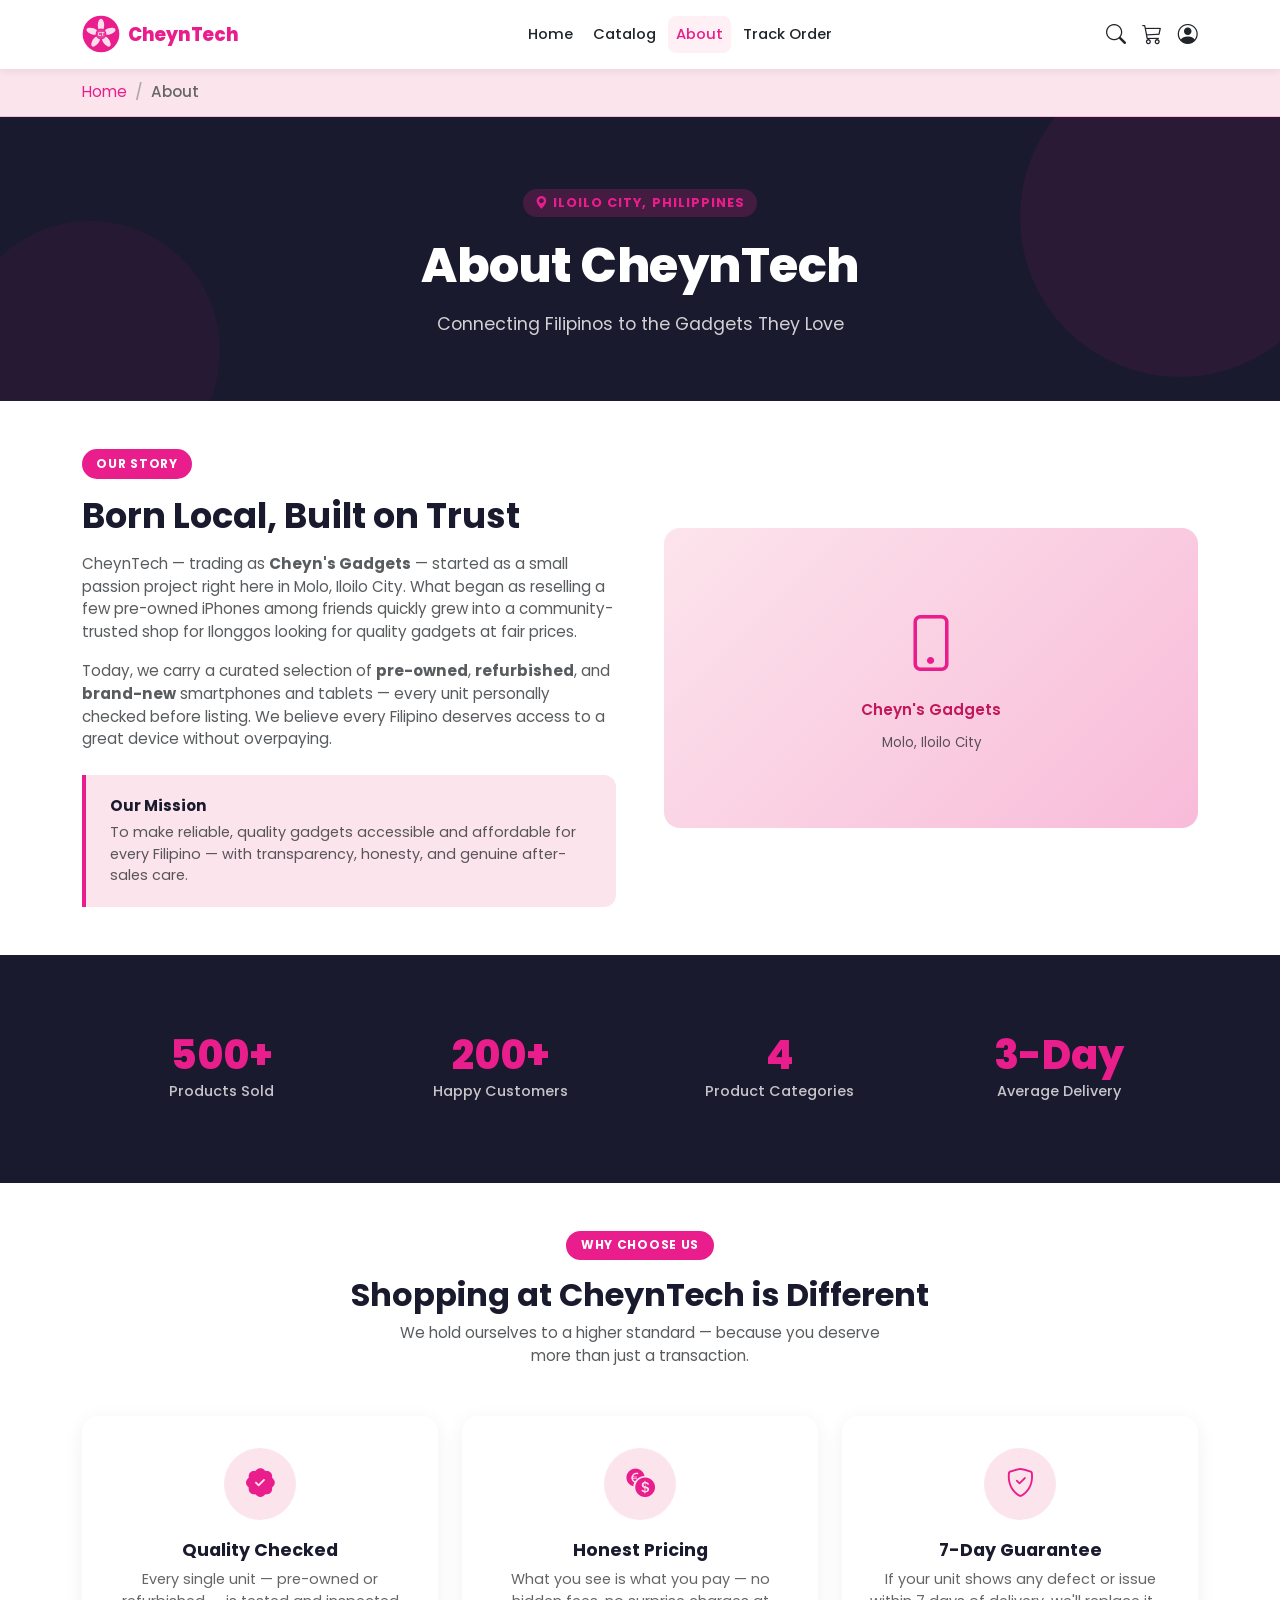
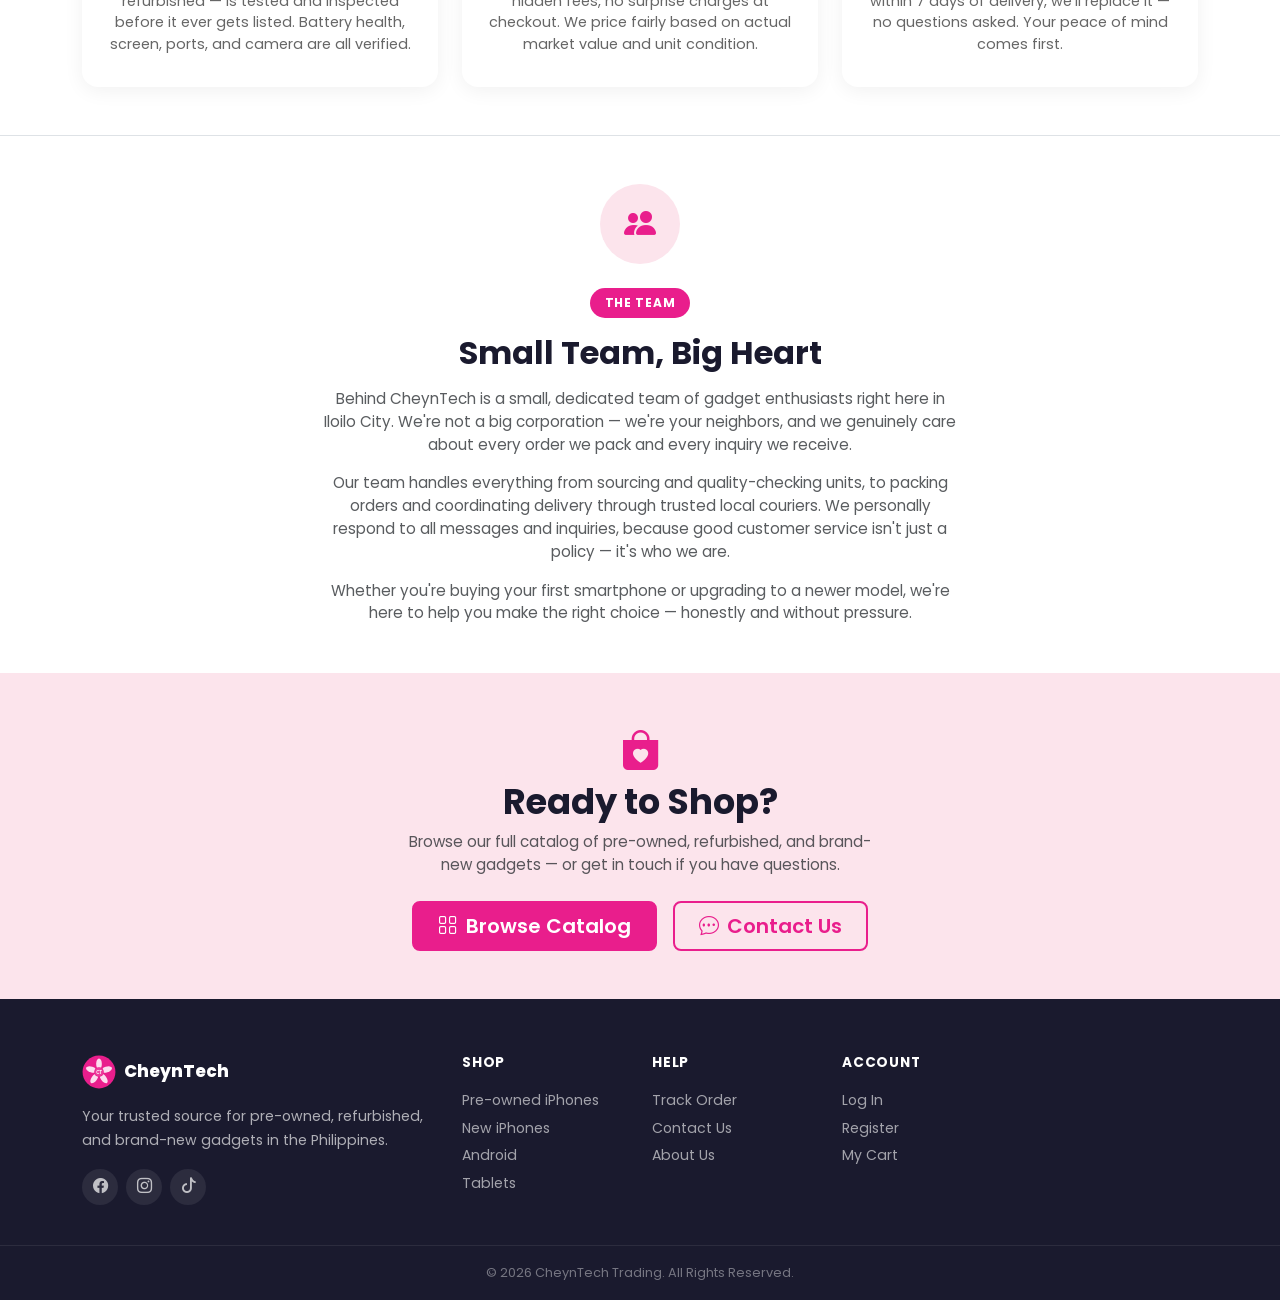
==== about.html @ e990b80c "feat: add a skeleton page  (index, catalog, cart, checkout, login, etc.)" ====
<!DOCTYPE html>
<html lang="en">
<head>
  <meta charset="UTF-8">
  <meta name="viewport" content="width=device-width, initial-scale=1.0">
  <meta name="description" content="Learn about CheynTech — Iloilo City's trusted source for pre-owned, refurbished, and brand-new gadgets.">
  <title>About Us | CheynTech</title>
  <link rel="icon" type="image/svg+xml" href="assets/img/logo.svg">
  <link rel="stylesheet" href="https://cdn.jsdelivr.net/npm/bootstrap@5.3.3/dist/css/bootstrap.min.css">
  <link rel="stylesheet" href="https://cdn.jsdelivr.net/npm/bootstrap-icons@1.11.3/font/bootstrap-icons.min.css">
  <link rel="stylesheet" href="assets/css/style.css">
  <style>
    .breadcrumb-bar { background:#fce4ec; padding:.75rem 0; border-bottom:1px solid #f8bbd9; }
    .breadcrumb-bar .breadcrumb-item a { color:#e91e8c; text-decoration:none; }
    .breadcrumb-bar .breadcrumb-item.active { color:#666; }
    .breadcrumb-bar .breadcrumb-item+.breadcrumb-item::before { color:#aaa; }

    .about-hero { background:#1a1a2e; padding:4.5rem 0 4rem; position:relative; overflow:hidden; }
    .about-hero::before { content:''; position:absolute; top:-60px; right:-60px; width:320px; height:320px; border-radius:50%; background:rgba(233,30,140,.08); pointer-events:none; }
    .about-hero::after { content:''; position:absolute; bottom:-80px; left:-40px; width:260px; height:260px; border-radius:50%; background:rgba(233,30,140,.06); pointer-events:none; }
    .about-hero h1 { font-size:clamp(2rem,4vw,3rem); font-weight:800; letter-spacing:-.5px; }
    .about-hero .hero-sub { font-size:1.1rem; opacity:.8; }
    .hero-badge { display:inline-block; background:rgba(233,30,140,.2); color:#e91e8c; font-size:.8rem; font-weight:700; letter-spacing:.08em; text-transform:uppercase; padding:.3rem .75rem; border-radius:999px; margin-bottom:1.25rem; }

    .story-img-wrap { width:100%; min-height:300px; background:linear-gradient(135deg,#fce4ec 0%,#f8bbd9 100%); border-radius:1rem; display:flex; align-items:center; justify-content:center; flex-direction:column; gap:.75rem; color:#e91e8c; }
    .story-img-wrap i { font-size:3.5rem; }

    .stats-section { background:#1a1a2e; padding:3.5rem 0; }
    .stat-box { text-align:center; padding:1.5rem 1rem; }
    .stat-number { font-size:2.5rem; font-weight:800; color:#e91e8c; line-height:1; margin-bottom:.4rem; }
    .stat-label { color:rgba(255,255,255,.75); font-size:.9rem; font-weight:500; }

    .why-card { border:none; border-radius:1rem; padding:2rem 1.5rem; text-align:center; transition:transform .2s,box-shadow .2s; box-shadow:0 4px 20px rgba(0,0,0,.06); height:100%; }
    .why-card:hover { transform:translateY(-6px); box-shadow:0 12px 32px rgba(233,30,140,.12); }
    .why-icon-wrap { width:72px; height:72px; background:#fce4ec; border-radius:50%; display:flex; align-items:center; justify-content:center; margin:0 auto 1.25rem; }
    .why-icon-wrap i { font-size:1.8rem; color:#e91e8c; }
    .why-card h3 { font-size:1.1rem; font-weight:700; color:#1a1a2e; margin-bottom:.5rem; }
    .why-card p { color:#666; font-size:.9rem; margin-bottom:0; }

    .team-icon-wrap { width:80px; height:80px; background:#fce4ec; border-radius:50%; display:flex; align-items:center; justify-content:center; margin:0 auto; }
    .team-icon-wrap i { font-size:2rem; color:#e91e8c; }

    .mission-box { border-left:4px solid #e91e8c; background:#fce4ec; padding:1.25rem 1.5rem; border-radius:0 .75rem .75rem 0; }
    .cta-section { background:#fce4ec; }

    .pill-badge { display:inline-block; background:#e91e8c; color:#fff; font-size:.75rem; font-weight:700; letter-spacing:.06em; text-transform:uppercase; padding:.35rem .9rem; border-radius:999px; margin-bottom:1rem; }
  </style>
</head>
<body>
  <!-- SEARCH OVERLAY -->
  <div class="search-overlay" id="searchOverlay" role="dialog" aria-modal="true" aria-label="Search">
    <button class="search-close" id="searchClose" aria-label="Close search"><i class="bi bi-x"></i></button>
    <form class="search-inner" id="searchForm" role="search">
      <input type="search" id="searchInput" placeholder="Search for phones, tablets…" autocomplete="off">
      <p class="search-hint">Press Enter to search · Esc to close</p>
    </form>
  </div>

  <!-- NAVBAR -->
  <nav class="navbar navbar-expand-lg navbar-ct sticky-top" role="navigation" aria-label="Main navigation">
    <div class="container">
      <a class="navbar-brand d-flex align-items-center gap-2" href="index.html">
        <img src="assets/img/logo.svg" alt="CheynTech" width="38" height="38">
        <span class="brand-name">CheynTech</span>
      </a>
      <button class="navbar-toggler" type="button" data-bs-toggle="collapse" data-bs-target="#navMain" aria-controls="navMain" aria-expanded="false" aria-label="Toggle navigation">
        <span class="navbar-toggler-icon"></span>
      </button>
      <div class="collapse navbar-collapse" id="navMain">
        <ul class="navbar-nav mx-auto gap-1">
          <li class="nav-item"><a class="nav-link" href="index.html">Home</a></li>
          <li class="nav-item"><a class="nav-link" href="catalog.html">Catalog</a></li>
          <li class="nav-item"><a class="nav-link active" aria-current="page" href="about.html">About</a></li>
          <li class="nav-item"><a class="nav-link" href="track-order.html">Track Order</a></li>
        </ul>
        <div class="d-flex align-items-center gap-3 nav-icons">
          <a href="#" id="searchToggle" aria-label="Search"><i class="bi bi-search"></i></a>
          <a href="cart.html" class="position-relative" aria-label="Shopping cart">
            <i class="bi bi-cart3"></i>
            <span class="cart-badge" style="display:none;">0</span>
          </a>
          <a href="login.html" aria-label="Account"><i class="bi bi-person-circle"></i></a>
        </div>
      </div>
    </div>
  </nav>

  <!-- BREADCRUMB -->
  <div class="breadcrumb-bar">
    <div class="container">
      <nav aria-label="breadcrumb">
        <ol class="breadcrumb mb-0">
          <li class="breadcrumb-item"><a href="index.html">Home</a></li>
          <li class="breadcrumb-item active" aria-current="page">About</li>
        </ol>
      </nav>
    </div>
  </div>

  <!-- HERO SUB-HEADER -->
  <section class="about-hero text-white text-center" aria-labelledby="aboutHeroHeading">
    <div class="container position-relative" style="z-index:1;">
      <span class="hero-badge"><i class="bi bi-geo-alt-fill me-1"></i>Iloilo City, Philippines</span>
      <h1 id="aboutHeroHeading" class="text-white mb-3">About CheynTech</h1>
      <p class="hero-sub mb-0">Connecting Filipinos to the Gadgets They Love</p>
    </div>
  </section>

  <!-- OUR STORY -->
  <section class="py-5 py-lg-6" aria-labelledby="ourStoryHeading">
    <div class="container">
      <div class="row g-5 align-items-center">
        <div class="col-md-6">
          <span class="pill-badge">OUR STORY</span>
          <h2 id="ourStoryHeading" class="fw-bold mb-3" style="color:#1a1a2e; font-size:clamp(1.5rem,3vw,2.2rem);">
            Born Local, Built on Trust
          </h2>
          <p class="text-muted mb-3">
            CheynTech — trading as <strong>Cheyn's Gadgets</strong> — started as a small passion project right here in Molo, Iloilo City. What began as reselling a few pre-owned iPhones among friends quickly grew into a community-trusted shop for Ilonggos looking for quality gadgets at fair prices.
          </p>
          <p class="text-muted mb-4">
            Today, we carry a curated selection of <strong>pre-owned</strong>, <strong>refurbished</strong>, and <strong>brand-new</strong> smartphones and tablets — every unit personally checked before listing. We believe every Filipino deserves access to a great device without overpaying.
          </p>
          <div class="mission-box">
            <p class="fw-bold mb-1" style="color:#1a1a2e;">Our Mission</p>
            <p class="mb-0 text-muted" style="font-size:.9rem;">
              To make reliable, quality gadgets accessible and affordable for every Filipino — with transparency, honesty, and genuine after-sales care.
            </p>
          </div>
        </div>
        <div class="col-md-6">
          <div class="story-img-wrap" role="img" aria-label="Cheyn's Gadgets store illustration">
            <i class="bi bi-phone"></i>
            <span class="fw-semibold" style="color:#c2185b;">Cheyn's Gadgets</span>
            <span class="text-muted small">Molo, Iloilo City</span>
          </div>
        </div>
      </div>
    </div>
  </section>

  <!-- STATS -->
  <section class="stats-section" aria-label="Store statistics">
    <div class="container">
      <div class="row g-0 text-center">
        <div class="col-6 col-md-3">
          <div class="stat-box">
            <div class="stat-number">500+</div>
            <div class="stat-label">Products Sold</div>
          </div>
        </div>
        <div class="col-6 col-md-3">
          <div class="stat-box">
            <div class="stat-number">200+</div>
            <div class="stat-label">Happy Customers</div>
          </div>
        </div>
        <div class="col-6 col-md-3">
          <div class="stat-box">
            <div class="stat-number">4</div>
            <div class="stat-label">Product Categories</div>
          </div>
        </div>
        <div class="col-6 col-md-3">
          <div class="stat-box">
            <div class="stat-number">3-Day</div>
            <div class="stat-label">Average Delivery</div>
          </div>
        </div>
      </div>
    </div>
  </section>

  <!-- WHY CHOOSE US -->
  <section class="py-5 py-lg-6" aria-labelledby="whyHeading">
    <div class="container">
      <div class="text-center mb-5">
        <span class="pill-badge">WHY CHOOSE US</span>
        <h2 id="whyHeading" class="fw-bold" style="color:#1a1a2e; font-size:clamp(1.4rem,3vw,2rem);">Shopping at CheynTech is Different</h2>
        <p class="text-muted mx-auto" style="max-width:520px;">We hold ourselves to a higher standard — because you deserve more than just a transaction.</p>
      </div>
      <div class="row g-4">
        <div class="col-md-4">
          <div class="why-card card">
            <div class="why-icon-wrap"><i class="bi bi-patch-check-fill"></i></div>
            <h3>Quality Checked</h3>
            <p>Every single unit — pre-owned or refurbished — is tested and inspected before it ever gets listed. Battery health, screen, ports, and camera are all verified.</p>
          </div>
        </div>
        <div class="col-md-4">
          <div class="why-card card">
            <div class="why-icon-wrap"><i class="bi bi-currency-exchange"></i></div>
            <h3>Honest Pricing</h3>
            <p>What you see is what you pay — no hidden fees, no surprise charges at checkout. We price fairly based on actual market value and unit condition.</p>
          </div>
        </div>
        <div class="col-md-4">
          <div class="why-card card">
            <div class="why-icon-wrap"><i class="bi bi-shield-check"></i></div>
            <h3>7-Day Guarantee</h3>
            <p>If your unit shows any defect or issue within 7 days of delivery, we'll replace it — no questions asked. Your peace of mind comes first.</p>
          </div>
        </div>
      </div>
    </div>
  </section>

  <!-- TEAM -->
  <section class="py-5 py-lg-6 border-top" style="background:#fff;" aria-labelledby="teamHeading">
    <div class="container">
      <div class="row justify-content-center">
        <div class="col-lg-7 text-center">
          <div class="team-icon-wrap mb-4"><i class="bi bi-people-fill"></i></div>
          <span class="pill-badge">THE TEAM</span>
          <h2 id="teamHeading" class="fw-bold mb-3" style="color:#1a1a2e; font-size:clamp(1.4rem,3vw,2rem);">Small Team, Big Heart</h2>
          <p class="text-muted mb-3">
            Behind CheynTech is a small, dedicated team of gadget enthusiasts right here in Iloilo City. We're not a big corporation — we're your neighbors, and we genuinely care about every order we pack and every inquiry we receive.
          </p>
          <p class="text-muted mb-3">
            Our team handles everything from sourcing and quality-checking units, to packing orders and coordinating delivery through trusted local couriers. We personally respond to all messages and inquiries, because good customer service isn't just a policy — it's who we are.
          </p>
          <p class="text-muted mb-0">
            Whether you're buying your first smartphone or upgrading to a newer model, we're here to help you make the right choice — honestly and without pressure.
          </p>
        </div>
      </div>
    </div>
  </section>

  <!-- CTA -->
  <section class="cta-section py-5 py-lg-6" aria-labelledby="ctaHeading">
    <div class="container text-center">
      <i class="bi bi-bag-heart-fill mb-3" style="font-size:2.5rem; color:#e91e8c;"></i>
      <h2 id="ctaHeading" class="fw-bold mb-2" style="color:#1a1a2e; font-size:clamp(1.5rem,3vw,2.2rem);">Ready to Shop?</h2>
      <p class="text-muted mb-4 mx-auto" style="max-width:480px;">
        Browse our full catalog of pre-owned, refurbished, and brand-new gadgets — or get in touch if you have questions.
      </p>
      <div class="d-flex flex-wrap gap-3 justify-content-center">
        <a href="catalog.html" class="btn btn-ct btn-lg px-4"><i class="bi bi-grid me-2"></i>Browse Catalog</a>
        <a href="contact.html" class="btn btn-ct-outline btn-lg px-4"><i class="bi bi-chat-dots me-2"></i>Contact Us</a>
      </div>
    </div>
  </section>

  <!-- FOOTER -->
  <footer class="site-footer mt-auto">
    <div class="container">
      <div class="row gy-4">
        <div class="col-lg-4 col-md-6">
          <a href="index.html" class="d-flex align-items-center gap-2 text-decoration-none mb-3">
            <img src="assets/img/logo.svg" alt="CheynTech" width="34" height="34">
            <span class="footer-brand-name">CheynTech</span>
          </a>
          <p class="mb-3">Your trusted source for pre-owned, refurbished, and brand-new gadgets in the Philippines.</p>
          <div class="social-links d-flex gap-2">
            <a href="#" aria-label="Facebook"><i class="bi bi-facebook"></i></a>
            <a href="#" aria-label="Instagram"><i class="bi bi-instagram"></i></a>
            <a href="#" aria-label="TikTok"><i class="bi bi-tiktok"></i></a>
          </div>
        </div>
        <div class="col-6 col-md-3 offset-md-0 col-lg-2">
          <h6 class="footer-heading">Shop</h6>
          <div class="footer-links">
            <a href="catalog.html?cat=preowned">Pre-owned iPhones</a>
            <a href="catalog.html?cat=new">New iPhones</a>
            <a href="catalog.html?cat=android">Android</a>
            <a href="catalog.html?cat=tablet">Tablets</a>
          </div>
        </div>
        <div class="col-6 col-md-3 col-lg-2">
          <h6 class="footer-heading">Help</h6>
          <div class="footer-links">
            <a href="track-order.html">Track Order</a>
            <a href="contact.html">Contact Us</a>
            <a href="about.html">About Us</a>
          </div>
        </div>
        <div class="col-6 col-md-3 col-lg-2">
          <h6 class="footer-heading">Account</h6>
          <div class="footer-links">
            <a href="login.html">Log In</a>
            <a href="login.html#register">Register</a>
            <a href="cart.html">My Cart</a>
          </div>
        </div>
      </div>
    </div>
    <div class="footer-bottom">
      <div class="container text-center">
        &copy; 2026 CheynTech Trading. All Rights Reserved.
      </div>
    </div>
  </footer>

  <button id="backToTop" aria-label="Back to top"><i class="bi bi-chevron-up"></i></button>

  <script src="https://cdn.jsdelivr.net/npm/bootstrap@5.3.3/dist/js/bootstrap.bundle.min.js"></script>
  <script src="assets/js/main.js"></script>
</body>
</html>
---- assets/css/style.css ----
/* =====================================================
   CheynTech — Global Stylesheet
   Project: Online Ordering & Delivery Management System
   Tech: Bootstrap 5.3 + Vanilla JS
   ===================================================== */

/* ----- Google Font import (Poppins) ----- */
@import url('https://fonts.googleapis.com/css2?family=Poppins:wght@300;400;500;600;700;800&display=swap');

/* ----- CSS Custom Properties ----- */
:root {
  --ct-primary:       #e91e8c;
  --ct-primary-dark:  #c2185b;
  --ct-primary-light: #fce4ec;
  --ct-primary-soft:  #fff0f6;

  --ct-white:   #ffffff;
  --ct-bg:      #f8f9fa;
  --ct-text:    #212529;
  --ct-muted:   #6c757d;
  --ct-border:  #dee2e6;

  --ct-radius-sm: 8px;
  --ct-radius:    12px;
  --ct-radius-lg: 20px;

  --ct-shadow:       0 2px 12px rgba(0,0,0,0.08);
  --ct-shadow-pink:  0 6px 24px rgba(233,30,140,0.18);
  --ct-transition:   all 0.25s ease;
}

/* ----- Bootstrap primary override ----- */
.btn-primary   { --bs-btn-bg: var(--ct-primary); --bs-btn-border-color: var(--ct-primary); --bs-btn-hover-bg: var(--ct-primary-dark); --bs-btn-hover-border-color: var(--ct-primary-dark); }
.text-primary  { color: var(--ct-primary) !important; }
.bg-primary    { background-color: var(--ct-primary) !important; }
.border-primary{ border-color: var(--ct-primary) !important; }
a             { color: var(--ct-primary); }
a:hover       { color: var(--ct-primary-dark); }

/* ----- Base ----- */
*, *::before, *::after { box-sizing: border-box; }

html { scroll-behavior: smooth; }

body {
  font-family: 'Poppins', system-ui, -apple-system, sans-serif;
  font-size: 0.95rem;
  color: var(--ct-text);
  background: #fff;
  min-height: 100vh;
}

img { max-width: 100%; }

/* ===================================================
   NAVBAR
   =================================================== */
.navbar-ct {
  background: #fff;
  box-shadow: 0 2px 8px rgba(0,0,0,0.07);
  padding: 0.65rem 0;
  transition: box-shadow 0.3s;
  z-index: 1020;
}

.navbar-ct.scrolled { box-shadow: 0 4px 20px rgba(0,0,0,0.12); }

.navbar-ct .brand-name {
  font-weight: 800;
  font-size: 1.15rem;
  color: var(--ct-primary);
  letter-spacing: -0.3px;
}

.navbar-ct .nav-link {
  font-weight: 500;
  font-size: 0.92rem;
  color: var(--ct-text);
  padding: 0.45rem 0.85rem;
  border-radius: var(--ct-radius-sm);
  transition: var(--ct-transition);
}

.navbar-ct .nav-link:hover,
.navbar-ct .nav-link.active {
  color: var(--ct-primary);
  background: var(--ct-primary-soft);
}

.nav-icons a {
  color: var(--ct-text);
  font-size: 1.25rem;
  transition: var(--ct-transition);
  position: relative;
  display: inline-flex;
  align-items: center;
}

.nav-icons a:hover { color: var(--ct-primary); }

.cart-badge {
  position: absolute;
  top: -7px;
  right: -8px;
  background: var(--ct-primary);
  color: #fff;
  font-size: 0.58rem;
  font-weight: 700;
  min-width: 18px;
  height: 18px;
  border-radius: 50%;
  display: flex;
  align-items: center;
  justify-content: center;
  line-height: 1;
  border: 2px solid #fff;
}

/* toggler */
.navbar-toggler { border: none; padding: 0.25rem; }
.navbar-toggler:focus { box-shadow: none; outline: 2px solid var(--ct-primary); }

/* ===================================================
   SEARCH OVERLAY
   =================================================== */
.search-overlay {
  position: fixed;
  inset: 0;
  background: rgba(10,10,10,0.9);
  z-index: 9998;
  display: none;
  place-items: center;
  padding: 1rem;
  backdrop-filter: blur(4px);
}

.search-overlay.active { display: grid; }

.search-inner {
  width: 100%;
  max-width: 620px;
}

.search-overlay input {
  width: 100%;
  background: transparent;
  border: none;
  border-bottom: 2px solid var(--ct-primary);
  color: #fff;
  font-size: 1.5rem;
  font-family: 'Poppins', sans-serif;
  outline: none;
  padding: 0.5rem 0;
  caret-color: var(--ct-primary);
}

.search-overlay input::placeholder { color: rgba(255,255,255,0.45); }
.search-hint { color: rgba(255,255,255,0.45); font-size: 0.8rem; margin-top: 0.6rem; }

.search-close {
  position: fixed;
  top: 1.25rem;
  right: 1.5rem;
  color: rgba(255,255,255,0.8);
  font-size: 2rem;
  background: none;
  border: none;
  cursor: pointer;
  line-height: 1;
  transition: var(--ct-transition);
}

.search-close:hover { color: var(--ct-primary); transform: rotate(90deg); }

/* ===================================================
   BREADCRUMB
   =================================================== */
.breadcrumb-wrap {
  background: var(--ct-bg);
  border-bottom: 1px solid var(--ct-border);
  padding: 0.65rem 0;
  font-size: 0.83rem;
}

.breadcrumb-wrap .breadcrumb { margin: 0; }
.breadcrumb-item a { color: var(--ct-muted); text-decoration: none; }
.breadcrumb-item a:hover { color: var(--ct-primary); }
.breadcrumb-item.active { color: var(--ct-text); font-weight: 500; }
.breadcrumb-item + .breadcrumb-item::before { color: var(--ct-muted); }

/* ===================================================
   BUTTONS
   =================================================== */
.btn-ct {
  background: var(--ct-primary);
  color: #fff;
  border: 2px solid var(--ct-primary);
  border-radius: var(--ct-radius-sm);
  font-weight: 600;
  font-family: 'Poppins', sans-serif;
  transition: var(--ct-transition);
  padding: 0.55rem 1.5rem;
  line-height: 1.4;
}

.btn-ct:hover, .btn-ct:focus-visible {
  background: var(--ct-primary-dark);
  border-color: var(--ct-primary-dark);
  color: #fff;
  transform: translateY(-1px);
  box-shadow: var(--ct-shadow-pink);
}

.btn-ct:active { transform: translateY(0); }

.btn-ct-outline {
  background: transparent;
  color: var(--ct-primary);
  border: 2px solid var(--ct-primary);
  border-radius: var(--ct-radius-sm);
  font-weight: 600;
  font-family: 'Poppins', sans-serif;
  transition: var(--ct-transition);
  padding: 0.55rem 1.5rem;
  line-height: 1.4;
}

.btn-ct-outline:hover {
  background: var(--ct-primary);
  color: #fff;
  transform: translateY(-1px);
  box-shadow: var(--ct-shadow-pink);
}

.btn-ct-sm { padding: 0.35rem 1rem; font-size: 0.85rem; }

/* ===================================================
   CONDITION / STATUS BADGES
   =================================================== */
.badge-available    { background: #d1fae5; color: #065f46; font-weight: 600; }
.badge-refurbished  { background: #fef3c7; color: #78350f; font-weight: 600; }
.badge-preowned     { background: #dbeafe; color: #1e3a8a; font-weight: 600; }
.badge-outofstock   { background: #fee2e2; color: #7f1d1d; font-weight: 600; }

.badge-ct {
  display: inline-block;
  padding: 0.25em 0.65em;
  font-size: 0.72rem;
  font-weight: 600;
  border-radius: 999px;
  letter-spacing: 0.02em;
}

/* ===================================================
   PRODUCT CARDS
   =================================================== */
.product-card {
  border: 1.5px solid var(--ct-border);
  border-radius: var(--ct-radius);
  overflow: hidden;
  transition: var(--ct-transition);
  height: 100%;
  background: #fff;
  display: flex;
  flex-direction: column;
}

.product-card:hover {
  box-shadow: var(--ct-shadow-pink);
  transform: translateY(-4px);
  border-color: var(--ct-primary);
}

.product-card .card-img-wrap {
  position: relative;
  background: var(--ct-primary-light);
  aspect-ratio: 1;
  overflow: hidden;
  display: flex;
  align-items: center;
  justify-content: center;
}

.product-card .card-img-wrap img {
  width: 100%;
  height: 100%;
  object-fit: cover;
  transition: transform 0.35s ease;
}

.product-card:hover .card-img-wrap img { transform: scale(1.05); }

.product-card .card-img-wrap .badge-ct {
  position: absolute;
  top: 0.6rem;
  left: 0.6rem;
}

.product-card .card-body {
  padding: 0.85rem 1rem;
  flex: 1;
  display: flex;
  flex-direction: column;
}

.product-name {
  font-weight: 600;
  font-size: 0.88rem;
  line-height: 1.4;
  margin-bottom: 0.3rem;
  display: -webkit-box;
  -webkit-line-clamp: 2;
  -webkit-box-orient: vertical;
  overflow: hidden;
  color: var(--ct-text);
}

.product-price {
  color: var(--ct-primary);
  font-weight: 700;
  font-size: 1.05rem;
  margin-bottom: 0.6rem;
}

.product-card .card-footer {
  background: none;
  border-top: 1px solid var(--ct-border);
  padding: 0.65rem 1rem;
  display: flex;
  gap: 0.4rem;
}

/* ===================================================
   CATEGORY CARDS
   =================================================== */
.category-card {
  display: flex;
  flex-direction: column;
  align-items: center;
  justify-content: center;
  padding: 2rem 1rem;
  border-radius: var(--ct-radius);
  background: var(--ct-primary-light);
  text-decoration: none;
  transition: var(--ct-transition);
  text-align: center;
  border: 1.5px solid transparent;
}

.category-card:hover {
  background: var(--ct-primary);
  color: #fff;
  transform: translateY(-4px);
  box-shadow: var(--ct-shadow-pink);
}

.category-card .cat-img-wrap {
  width: 80px;
  height: 80px;
  border-radius: 50%;
  background: rgba(255,255,255,0.6);
  display: flex;
  align-items: center;
  justify-content: center;
  margin-bottom: 1rem;
  overflow: hidden;
  transition: var(--ct-transition);
}

.category-card:hover .cat-img-wrap { background: rgba(255,255,255,0.25); }

.category-card .cat-img-wrap img { width: 52px; height: 52px; object-fit: contain; }
.category-card .cat-icon { font-size: 2.2rem; color: var(--ct-primary); transition: var(--ct-transition); }
.category-card:hover .cat-icon { color: #fff; }

.category-card .cat-name {
  font-weight: 700;
  font-size: 0.92rem;
  color: var(--ct-text);
  transition: var(--ct-transition);
  margin-bottom: 0.2rem;
}

.category-card:hover .cat-name { color: #fff; }

.category-card .cat-count {
  font-size: 0.78rem;
  color: var(--ct-muted);
  transition: var(--ct-transition);
}

.category-card:hover .cat-count { color: rgba(255,255,255,0.75); }

/* ===================================================
   SECTION HEADINGS
   =================================================== */
.section-header { margin-bottom: 2rem; }
.section-header .section-label {
  display: inline-block;
  font-size: 0.78rem;
  font-weight: 700;
  text-transform: uppercase;
  letter-spacing: 0.1em;
  color: var(--ct-primary);
  margin-bottom: 0.35rem;
}
.section-header .section-title {
  font-weight: 800;
  font-size: 1.65rem;
  color: var(--ct-text);
  margin: 0;
  line-height: 1.25;
}
.section-header .section-subtitle { color: var(--ct-muted); margin-top: 0.4rem; font-size: 0.9rem; }

/* ===================================================
   HERO SECTION
   =================================================== */
.hero-section {
  background: linear-gradient(135deg, var(--ct-primary-light) 0%, #fff8fb 40%, #fff 70%);
  padding: 5rem 0 4rem;
  position: relative;
  overflow: hidden;
}

.hero-section::after {
  content: '';
  position: absolute;
  inset: 0;
  background: radial-gradient(ellipse at 75% 50%, rgba(233,30,140,0.06) 0%, transparent 65%);
  pointer-events: none;
}

.hero-section h1 {
  font-size: clamp(1.75rem, 4vw, 2.8rem);
  font-weight: 800;
  line-height: 1.2;
  letter-spacing: -0.5px;
}

.hero-section h1 .highlight { color: var(--ct-primary); }

.hero-section p.lead {
  font-size: 1rem;
  color: var(--ct-muted);
  max-width: 480px;
  line-height: 1.7;
}

.hero-product-img {
  max-height: 400px;
  object-fit: contain;
  filter: drop-shadow(0 20px 40px rgba(233,30,140,0.25));
  animation: heroFloat 3s ease-in-out infinite;
}

@keyframes heroFloat {
  0%, 100% { transform: translateY(0); }
  50%       { transform: translateY(-10px); }
}

/* ===================================================
   FILTER SIDEBAR
   =================================================== */
.filter-sidebar { font-size: 0.9rem; }

.filter-sidebar .filter-group {
  padding-bottom: 1rem;
  margin-bottom: 1rem;
  border-bottom: 1px solid var(--ct-border);
}

.filter-sidebar .filter-group:last-child { border-bottom: none; }

.filter-sidebar .filter-title {
  font-weight: 700;
  font-size: 0.88rem;
  text-transform: uppercase;
  letter-spacing: 0.06em;
  color: var(--ct-text);
  margin-bottom: 0.75rem;
}

.filter-sidebar .form-check-label { cursor: pointer; }

.color-swatch {
  display: inline-block;
  width: 20px; height: 20px;
  border-radius: 50%;
  border: 2px solid var(--ct-border);
  vertical-align: middle;
  margin-right: 0.35rem;
}

/* ===================================================
   ORDER STEPPER (Track Order)
   =================================================== */
.order-stepper {
  display: flex;
  position: relative;
  padding-bottom: 0.5rem;
}

/* connecting line */
.order-stepper::before {
  content: '';
  position: absolute;
  top: 18px;
  left: calc(10% + 10px);
  right: calc(10% + 10px);
  height: 3px;
  background: var(--ct-border);
  z-index: 0;
}

.order-stepper .step {
  flex: 1;
  display: flex;
  flex-direction: column;
  align-items: center;
  position: relative;
  z-index: 1;
}

.step-circle {
  width: 38px; height: 38px;
  border-radius: 50%;
  border: 3px solid var(--ct-border);
  background: #fff;
  display: flex;
  align-items: center;
  justify-content: center;
  font-size: 0.95rem;
  color: var(--ct-muted);
  margin-bottom: 0.6rem;
  transition: var(--ct-transition);
  font-weight: 700;
}

.step.completed .step-circle {
  background: var(--ct-primary);
  border-color: var(--ct-primary);
  color: #fff;
}

.step.active .step-circle {
  border-color: var(--ct-primary);
  color: var(--ct-primary);
  box-shadow: 0 0 0 5px var(--ct-primary-light);
}

.step-label {
  font-size: 0.72rem;
  text-align: center;
  color: var(--ct-muted);
  max-width: 75px;
  line-height: 1.3;
}

.step.completed .step-label,
.step.active .step-label { color: var(--ct-primary); font-weight: 600; }

/* stepper fill line */
.order-stepper .step-fill {
  position: absolute;
  top: 18px;
  left: 0;
  height: 3px;
  background: var(--ct-primary);
  z-index: 0;
  transition: width 0.5s ease;
}

/* ===================================================
   ADMIN SIDEBAR
   =================================================== */
.admin-layout { display: flex; min-height: 100vh; }

.admin-sidebar {
  width: 250px;
  background: #1a1a2e;
  flex-shrink: 0;
  display: flex;
  flex-direction: column;
  position: fixed;
  top: 0;
  left: 0;
  height: 100vh;
  overflow-y: auto;
  z-index: 100;
  transition: transform 0.3s;
}

.admin-sidebar .sidebar-brand {
  display: flex;
  align-items: center;
  gap: 0.75rem;
  padding: 1.25rem 1.25rem;
  border-bottom: 1px solid rgba(255,255,255,0.08);
  text-decoration: none;
}

.admin-sidebar .brand-name { color: #fff; font-weight: 700; font-size: 1.05rem; }

.admin-sidebar .sidebar-section-label {
  color: rgba(255,255,255,0.35);
  font-size: 0.68rem;
  text-transform: uppercase;
  letter-spacing: 0.1em;
  padding: 1rem 1.25rem 0.4rem;
  font-weight: 600;
}

.admin-sidebar .nav-link {
  color: rgba(255,255,255,0.65);
  padding: 0.65rem 1.25rem;
  font-size: 0.9rem;
  font-weight: 500;
  display: flex;
  align-items: center;
  gap: 0.65rem;
  border-left: 3px solid transparent;
  transition: var(--ct-transition);
  text-decoration: none;
}

.admin-sidebar .nav-link i { font-size: 1rem; width: 1.1rem; }
.admin-sidebar .nav-link:hover { color: #fff; background: rgba(255,255,255,0.06); }
.admin-sidebar .nav-link.active { color: #fff; background: rgba(233,30,140,0.15); border-left-color: var(--ct-primary); }

.admin-content {
  margin-left: 250px;
  flex: 1;
  background: #f5f6fa;
  min-height: 100vh;
  display: flex;
  flex-direction: column;
}

.admin-topbar {
  background: #fff;
  border-bottom: 1px solid var(--ct-border);
  padding: 0.85rem 1.5rem;
  display: flex;
  align-items: center;
  justify-content: space-between;
  position: sticky;
  top: 0;
  z-index: 50;
}

.admin-topbar h5 { margin: 0; font-weight: 700; font-size: 1.05rem; }

.admin-main { padding: 1.5rem; flex: 1; }

.stat-card {
  background: #fff;
  border-radius: var(--ct-radius);
  padding: 1.25rem 1.5rem;
  border: 1px solid var(--ct-border);
  display: flex;
  align-items: center;
  gap: 1rem;
  transition: var(--ct-transition);
}

.stat-card:hover { box-shadow: var(--ct-shadow); transform: translateY(-2px); }

.stat-icon {
  width: 52px; height: 52px;
  border-radius: var(--ct-radius-sm);
  display: flex;
  align-items: center;
  justify-content: center;
  font-size: 1.5rem;
  flex-shrink: 0;
}

.stat-icon.pink-soft { background: var(--ct-primary-light); color: var(--ct-primary); }
.stat-icon.blue-soft { background: #dbeafe; color: #1d4ed8; }
.stat-icon.green-soft { background: #d1fae5; color: #065f46; }
.stat-icon.yellow-soft { background: #fef3c7; color: #92400e; }

.stat-value { font-size: 1.6rem; font-weight: 800; line-height: 1.1; color: var(--ct-text); }
.stat-label { font-size: 0.78rem; color: var(--ct-muted); font-weight: 500; }

/* ===================================================
   TOAST NOTIFICATION
   =================================================== */
.toast-ct {
  position: fixed;
  bottom: 1.5rem;
  left: 50%;
  transform: translateX(-50%) translateY(80px);
  background: #1a1a2e;
  color: #fff;
  padding: 0.75rem 1.5rem;
  border-radius: 999px;
  font-size: 0.88rem;
  font-weight: 500;
  display: flex;
  align-items: center;
  gap: 0.5rem;
  z-index: 9999;
  box-shadow: 0 8px 30px rgba(0,0,0,0.25);
  opacity: 0;
  transition: transform 0.35s cubic-bezier(0.34,1.56,0.64,1), opacity 0.3s ease;
  pointer-events: none;
  white-space: nowrap;
}

.toast-ct.show {
  transform: translateX(-50%) translateY(0);
  opacity: 1;
}

.toast-ct.toast-success { background: #065f46; }
.toast-ct.toast-error   { background: #7f1d1d; }
.toast-ct.toast-info    { background: var(--ct-primary); }

/* ===================================================
   BACK TO TOP
   =================================================== */
#backToTop {
  position: fixed;
  bottom: 2rem;
  right: 1.5rem;
  width: 44px; height: 44px;
  border-radius: 50%;
  background: var(--ct-primary);
  color: #fff;
  border: none;
  font-size: 1.1rem;
  display: none;
  align-items: center;
  justify-content: center;
  box-shadow: 0 4px 15px rgba(233,30,140,0.35);
  z-index: 998;
  transition: var(--ct-transition);
  cursor: pointer;
}

#backToTop.visible { display: flex; }
#backToTop:hover   { transform: translateY(-3px); box-shadow: 0 6px 20px rgba(233,30,140,0.45); }

/* ===================================================
   FOOTER
   =================================================== */
.site-footer {
  background: #1a1a2e;
  color: rgba(255,255,255,0.65);
  padding: 3.5rem 0 0;
  font-size: 0.88rem;
}

.site-footer .footer-brand-name { color: #fff; font-weight: 800; font-size: 1.05rem; }
.site-footer p { line-height: 1.7; }

.site-footer .footer-heading {
  color: #fff;
  font-weight: 700;
  font-size: 0.85rem;
  text-transform: uppercase;
  letter-spacing: 0.06em;
  margin-bottom: 1rem;
}

.site-footer .footer-links a {
  color: rgba(255,255,255,0.6);
  text-decoration: none;
  display: block;
  padding: 0.2rem 0;
  transition: var(--ct-transition);
}

.site-footer .footer-links a:hover { color: var(--ct-primary); padding-left: 0.25rem; }

.site-footer .social-links a {
  display: inline-flex;
  align-items: center;
  justify-content: center;
  width: 36px; height: 36px;
  border-radius: 50%;
  background: rgba(255,255,255,0.08);
  color: rgba(255,255,255,0.7);
  transition: var(--ct-transition);
  font-size: 0.95rem;
}

.site-footer .social-links a:hover { background: var(--ct-primary); color: #fff; }

.footer-bottom {
  border-top: 1px solid rgba(255,255,255,0.08);
  padding: 1.1rem 0;
  margin-top: 2.5rem;
  font-size: 0.8rem;
  color: rgba(255,255,255,0.4);
}

/* ===================================================
   FORMS
   =================================================== */
.form-control:focus, .form-select:focus {
  border-color: var(--ct-primary);
  box-shadow: 0 0 0 0.2rem rgba(233,30,140,0.15);
}

.form-check-input:checked {
  background-color: var(--ct-primary);
  border-color: var(--ct-primary);
}

.form-check-input:focus {
  box-shadow: 0 0 0 0.2rem rgba(233,30,140,0.2);
}

/* ===================================================
   RESPONSIVE TWEAKS
   =================================================== */
@media (max-width: 991.98px) {
  .admin-sidebar { transform: translateX(-100%); }
  .admin-sidebar.open { transform: translateX(0); }
  .admin-content { margin-left: 0; }
  .admin-topbar { top: 0; }

  .navbar-ct .navbar-collapse {
    border-top: 1px solid var(--ct-border);
    padding: 0.75rem 0;
    margin-top: 0.5rem;
  }
  .nav-icons { margin-top: 0.75rem; }
}

@media (max-width: 767.98px) {
  .hero-section { padding: 3rem 0; }
  .hero-product-img { max-height: 240px; }
  .category-card { padding: 1.25rem 0.75rem; }
  .order-stepper .step-label { font-size: 0.65rem; max-width: 60px; }
}

@media (max-width: 575.98px) {
  .section-header .section-title { font-size: 1.35rem; }
}

/* ===================================================
   UTILITIES
   =================================================== */
.text-ct   { color: var(--ct-primary) !important; }
.bg-ct     { background-color: var(--ct-primary) !important; }
.bg-ct-soft{ background-color: var(--ct-primary-soft) !important; }
.bg-ct-light { background-color: var(--ct-primary-light) !important; }

.rounded-ct    { border-radius: var(--ct-radius) !important; }
.rounded-ct-lg { border-radius: var(--ct-radius-lg) !important; }

.fw-800 { font-weight: 800 !important; }
.fw-700 { font-weight: 700 !important; }

/* Page transition shimmer skeleton */
.skeleton {
  background: linear-gradient(90deg, #f0f0f0 25%, #e0e0e0 50%, #f0f0f0 75%);
  background-size: 200% 100%;
  animation: shimmer 1.4s infinite;
  border-radius: var(--ct-radius-sm);
}

@keyframes shimmer {
  0%   { background-position: 200% 0; }
  100% { background-position: -200% 0; }
}
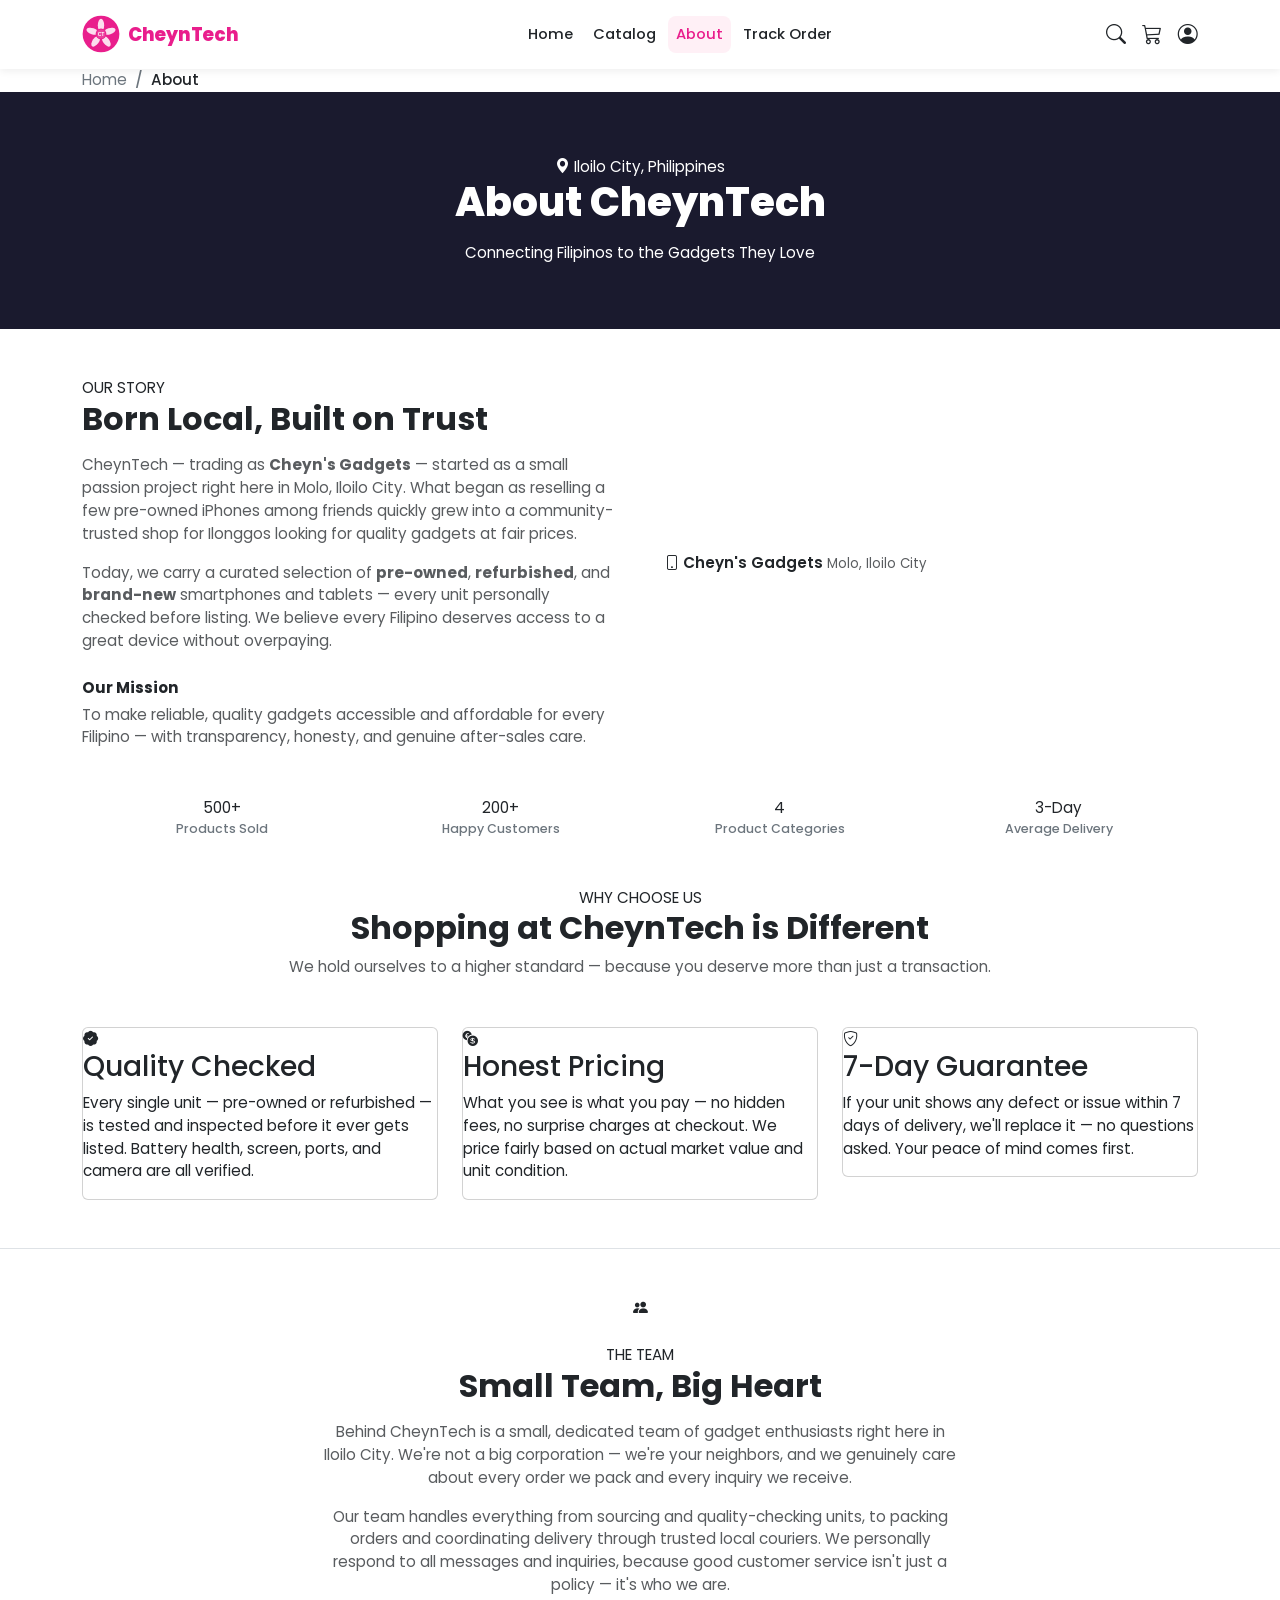
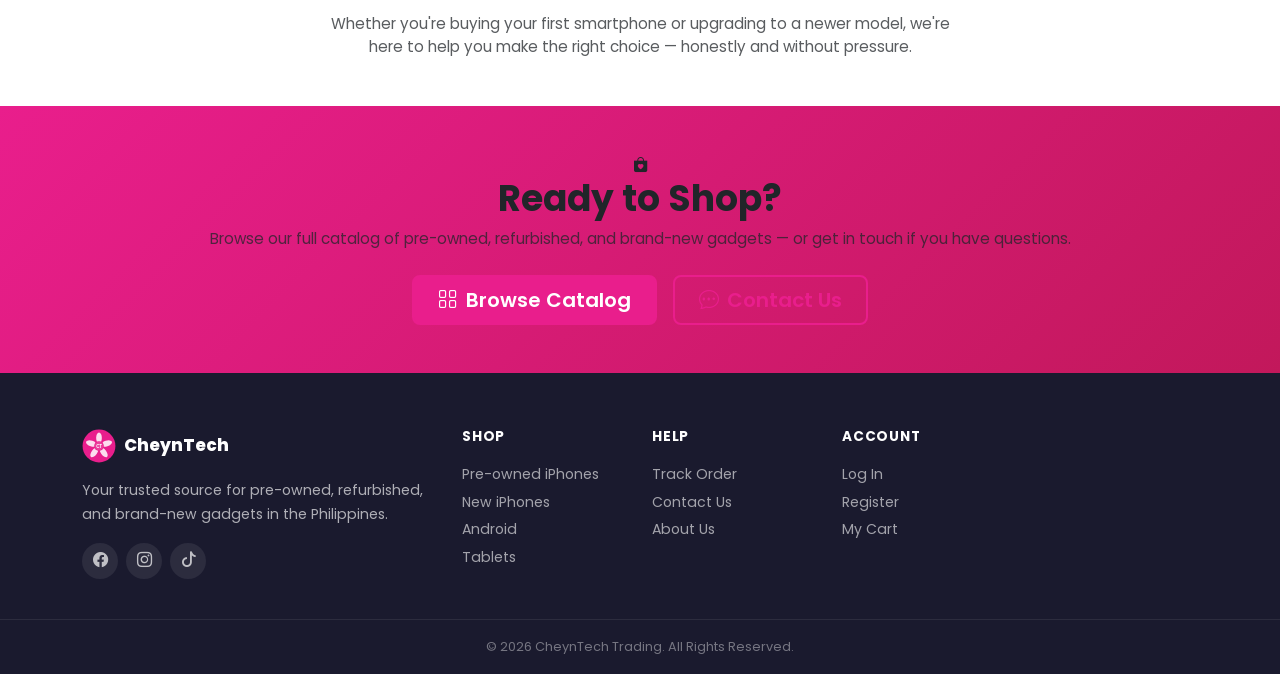
==== commit 1b666657: "Organized successfully" ====
--- a/about.html
+++ b/about.html
@@ -9,42 +9,6 @@
   <link rel="stylesheet" href="https://cdn.jsdelivr.net/npm/bootstrap@5.3.3/dist/css/bootstrap.min.css">
   <link rel="stylesheet" href="https://cdn.jsdelivr.net/npm/bootstrap-icons@1.11.3/font/bootstrap-icons.min.css">
   <link rel="stylesheet" href="assets/css/style.css">
-  <style>
-    .breadcrumb-bar { background:#fce4ec; padding:.75rem 0; border-bottom:1px solid #f8bbd9; }
-    .breadcrumb-bar .breadcrumb-item a { color:#e91e8c; text-decoration:none; }
-    .breadcrumb-bar .breadcrumb-item.active { color:#666; }
-    .breadcrumb-bar .breadcrumb-item+.breadcrumb-item::before { color:#aaa; }
-
-    .about-hero { background:#1a1a2e; padding:4.5rem 0 4rem; position:relative; overflow:hidden; }
-    .about-hero::before { content:''; position:absolute; top:-60px; right:-60px; width:320px; height:320px; border-radius:50%; background:rgba(233,30,140,.08); pointer-events:none; }
-    .about-hero::after { content:''; position:absolute; bottom:-80px; left:-40px; width:260px; height:260px; border-radius:50%; background:rgba(233,30,140,.06); pointer-events:none; }
-    .about-hero h1 { font-size:clamp(2rem,4vw,3rem); font-weight:800; letter-spacing:-.5px; }
-    .about-hero .hero-sub { font-size:1.1rem; opacity:.8; }
-    .hero-badge { display:inline-block; background:rgba(233,30,140,.2); color:#e91e8c; font-size:.8rem; font-weight:700; letter-spacing:.08em; text-transform:uppercase; padding:.3rem .75rem; border-radius:999px; margin-bottom:1.25rem; }
-
-    .story-img-wrap { width:100%; min-height:300px; background:linear-gradient(135deg,#fce4ec 0%,#f8bbd9 100%); border-radius:1rem; display:flex; align-items:center; justify-content:center; flex-direction:column; gap:.75rem; color:#e91e8c; }
-    .story-img-wrap i { font-size:3.5rem; }
-
-    .stats-section { background:#1a1a2e; padding:3.5rem 0; }
-    .stat-box { text-align:center; padding:1.5rem 1rem; }
-    .stat-number { font-size:2.5rem; font-weight:800; color:#e91e8c; line-height:1; margin-bottom:.4rem; }
-    .stat-label { color:rgba(255,255,255,.75); font-size:.9rem; font-weight:500; }
-
-    .why-card { border:none; border-radius:1rem; padding:2rem 1.5rem; text-align:center; transition:transform .2s,box-shadow .2s; box-shadow:0 4px 20px rgba(0,0,0,.06); height:100%; }
-    .why-card:hover { transform:translateY(-6px); box-shadow:0 12px 32px rgba(233,30,140,.12); }
-    .why-icon-wrap { width:72px; height:72px; background:#fce4ec; border-radius:50%; display:flex; align-items:center; justify-content:center; margin:0 auto 1.25rem; }
-    .why-icon-wrap i { font-size:1.8rem; color:#e91e8c; }
-    .why-card h3 { font-size:1.1rem; font-weight:700; color:#1a1a2e; margin-bottom:.5rem; }
-    .why-card p { color:#666; font-size:.9rem; margin-bottom:0; }
-
-    .team-icon-wrap { width:80px; height:80px; background:#fce4ec; border-radius:50%; display:flex; align-items:center; justify-content:center; margin:0 auto; }
-    .team-icon-wrap i { font-size:2rem; color:#e91e8c; }
-
-    .mission-box { border-left:4px solid #e91e8c; background:#fce4ec; padding:1.25rem 1.5rem; border-radius:0 .75rem .75rem 0; }
-    .cta-section { background:#fce4ec; }
-
-    .pill-badge { display:inline-block; background:#e91e8c; color:#fff; font-size:.75rem; font-weight:700; letter-spacing:.06em; text-transform:uppercase; padding:.35rem .9rem; border-radius:999px; margin-bottom:1rem; }
-  </style>
 </head>
 <body>
   <!-- SEARCH OVERLAY -->
@@ -77,7 +41,7 @@
           <a href="#" id="searchToggle" aria-label="Search"><i class="bi bi-search"></i></a>
           <a href="cart.html" class="position-relative" aria-label="Shopping cart">
             <i class="bi bi-cart3"></i>
-            <span class="cart-badge" style="display:none;">0</span>
+            <span class="cart-badge" >0</span>
           </a>
           <a href="login.html" aria-label="Account"><i class="bi bi-person-circle"></i></a>
         </div>
@@ -99,7 +63,7 @@
 
   <!-- HERO SUB-HEADER -->
   <section class="about-hero text-white text-center" aria-labelledby="aboutHeroHeading">
-    <div class="container position-relative" style="z-index:1;">
+    <div class="container position-relative" >
       <span class="hero-badge"><i class="bi bi-geo-alt-fill me-1"></i>Iloilo City, Philippines</span>
       <h1 id="aboutHeroHeading" class="text-white mb-3">About CheynTech</h1>
       <p class="hero-sub mb-0">Connecting Filipinos to the Gadgets They Love</p>
@@ -112,7 +76,7 @@
       <div class="row g-5 align-items-center">
         <div class="col-md-6">
           <span class="pill-badge">OUR STORY</span>
-          <h2 id="ourStoryHeading" class="fw-bold mb-3" style="color:#1a1a2e; font-size:clamp(1.5rem,3vw,2.2rem);">
+          <h2 id="ourStoryHeading" class="fw-bold mb-3" >
             Born Local, Built on Trust
           </h2>
           <p class="text-muted mb-3">
@@ -122,8 +86,8 @@
             Today, we carry a curated selection of <strong>pre-owned</strong>, <strong>refurbished</strong>, and <strong>brand-new</strong> smartphones and tablets — every unit personally checked before listing. We believe every Filipino deserves access to a great device without overpaying.
           </p>
           <div class="mission-box">
-            <p class="fw-bold mb-1" style="color:#1a1a2e;">Our Mission</p>
-            <p class="mb-0 text-muted" style="font-size:.9rem;">
+            <p class="fw-bold mb-1" >Our Mission</p>
+            <p class="mb-0 text-muted" >
               To make reliable, quality gadgets accessible and affordable for every Filipino — with transparency, honesty, and genuine after-sales care.
             </p>
           </div>
@@ -131,7 +95,7 @@
         <div class="col-md-6">
           <div class="story-img-wrap" role="img" aria-label="Cheyn's Gadgets store illustration">
             <i class="bi bi-phone"></i>
-            <span class="fw-semibold" style="color:#c2185b;">Cheyn's Gadgets</span>
+            <span class="fw-semibold" >Cheyn's Gadgets</span>
             <span class="text-muted small">Molo, Iloilo City</span>
           </div>
         </div>
@@ -176,8 +140,8 @@
     <div class="container">
       <div class="text-center mb-5">
         <span class="pill-badge">WHY CHOOSE US</span>
-        <h2 id="whyHeading" class="fw-bold" style="color:#1a1a2e; font-size:clamp(1.4rem,3vw,2rem);">Shopping at CheynTech is Different</h2>
-        <p class="text-muted mx-auto" style="max-width:520px;">We hold ourselves to a higher standard — because you deserve more than just a transaction.</p>
+        <h2 id="whyHeading" class="fw-bold" >Shopping at CheynTech is Different</h2>
+        <p class="text-muted mx-auto" >We hold ourselves to a higher standard — because you deserve more than just a transaction.</p>
       </div>
       <div class="row g-4">
         <div class="col-md-4">
@@ -206,13 +170,13 @@
   </section>
 
   <!-- TEAM -->
-  <section class="py-5 py-lg-6 border-top" style="background:#fff;" aria-labelledby="teamHeading">
+  <section class="py-5 py-lg-6 border-top"  aria-labelledby="teamHeading">
     <div class="container">
       <div class="row justify-content-center">
         <div class="col-lg-7 text-center">
           <div class="team-icon-wrap mb-4"><i class="bi bi-people-fill"></i></div>
           <span class="pill-badge">THE TEAM</span>
-          <h2 id="teamHeading" class="fw-bold mb-3" style="color:#1a1a2e; font-size:clamp(1.4rem,3vw,2rem);">Small Team, Big Heart</h2>
+          <h2 id="teamHeading" class="fw-bold mb-3" >Small Team, Big Heart</h2>
           <p class="text-muted mb-3">
             Behind CheynTech is a small, dedicated team of gadget enthusiasts right here in Iloilo City. We're not a big corporation — we're your neighbors, and we genuinely care about every order we pack and every inquiry we receive.
           </p>
@@ -230,9 +194,9 @@
   <!-- CTA -->
   <section class="cta-section py-5 py-lg-6" aria-labelledby="ctaHeading">
     <div class="container text-center">
-      <i class="bi bi-bag-heart-fill mb-3" style="font-size:2.5rem; color:#e91e8c;"></i>
-      <h2 id="ctaHeading" class="fw-bold mb-2" style="color:#1a1a2e; font-size:clamp(1.5rem,3vw,2.2rem);">Ready to Shop?</h2>
-      <p class="text-muted mb-4 mx-auto" style="max-width:480px;">
+      <i class="bi bi-bag-heart-fill mb-3" class="text-ct"></i>
+      <h2 id="ctaHeading" class="fw-bold mb-2" >Ready to Shop?</h2>
+      <p class="text-muted mb-4 mx-auto" >
         Browse our full catalog of pre-owned, refurbished, and brand-new gadgets — or get in touch if you have questions.
       </p>
       <div class="d-flex flex-wrap gap-3 justify-content-center">
--- a/assets/css/style.css
+++ b/assets/css/style.css
@@ -843,6 +843,274 @@
 }
 
 /* ===================================================
+   HOME PAGE — Marquee Ticker
+   =================================================== */
+.marquee-section {
+  background: var(--ct-primary-soft);
+  border-top: 1px solid var(--ct-primary-light);
+  border-bottom: 1px solid var(--ct-primary-light);
+  padding: 0.65rem 0;
+}
+
+.marquee-wrap  { overflow: hidden; }
+
+.marquee-track {
+  display: flex;
+  gap: 1.5rem;
+  width: max-content;
+  animation: marquee 22s linear infinite;
+}
+
+.marquee-item {
+  display: flex;
+  align-items: center;
+  gap: 0.5rem;
+  background: var(--ct-primary-soft);
+  border: 1px solid var(--ct-primary-light);
+  border-radius: 999px;
+  padding: 0.35rem 1rem;
+  font-size: 0.82rem;
+  font-weight: 600;
+  color: var(--ct-primary);
+  white-space: nowrap;
+}
+
+@keyframes marquee {
+  0%   { transform: translateX(0); }
+  100% { transform: translateX(-50%); }
+}
+
+/* ===================================================
+   HOME PAGE — Hero micro-label
+   =================================================== */
+.hero-eyebrow {
+  font-size: 0.82rem;
+  font-weight: 700;
+  letter-spacing: 0.1em;
+  text-transform: uppercase;
+  color: var(--ct-primary);
+}
+
+/* ===================================================
+   HOME PAGE — Feature / Why-Choose-Us cards
+   =================================================== */
+.feature-icon-wrap {
+  width: 64px;
+  height: 64px;
+  border-radius: 50%;
+  background: var(--ct-primary-light);
+  display: flex;
+  align-items: center;
+  justify-content: center;
+  font-size: 1.6rem;
+  color: var(--ct-primary);
+  margin: 0 auto 1rem;
+  transition: var(--ct-transition);
+  flex-shrink: 0;
+}
+
+.feature-icon-wrap.feature-icon-white {
+  background: #fff;
+  box-shadow: var(--ct-shadow-pink);
+}
+
+.feature-card {
+  padding: 2rem 1.25rem;
+  border-radius: var(--ct-radius);
+  text-align: center;
+  transition: var(--ct-transition);
+  border: 1.5px solid var(--ct-border);
+  background: #fff;
+  height: 100%;
+}
+
+.feature-card:hover {
+  border-color: var(--ct-primary);
+  transform: translateY(-4px);
+  box-shadow: var(--ct-shadow-pink);
+}
+
+.feature-card:hover .feature-icon-wrap { background: var(--ct-primary); color: #fff; }
+
+.feature-card h5,
+.feature-card .feature-title { font-size: 1rem; font-weight: 700; }
+
+.step-title { font-size: 0.92rem; font-weight: 700; margin-bottom: 0.25rem; }
+
+/* ===================================================
+   HOME PAGE — Section divider
+   =================================================== */
+.section-divider { border-top: 1px solid var(--ct-border); margin: 0; }
+
+/* ===================================================
+   HOME PAGE — Testimonial cards
+   =================================================== */
+.testimonial-card {
+  background: #fff;
+  border: 1.5px solid var(--ct-border);
+  border-radius: var(--ct-radius);
+  padding: 1.5rem;
+  transition: var(--ct-transition);
+  height: 100%;
+}
+
+.testimonial-card:hover { box-shadow: var(--ct-shadow); }
+.testimonial-card .stars { color: #f59e0b; font-size: 0.9rem; }
+
+/* ===================================================
+   HOME PAGE — CTA Banner section
+   =================================================== */
+.cta-section {
+  background: linear-gradient(135deg, var(--ct-primary) 0%, var(--ct-primary-dark) 100%);
+  padding: 5rem 0;
+}
+
+.cta-section h2 {
+  font-size: clamp(1.5rem, 3vw, 2.25rem);
+  font-weight: 800;
+}
+
+.btn-cta-light {
+  background: #fff;
+  color: var(--ct-primary);
+  font-weight: 600;
+  border-radius: var(--ct-radius-sm);
+  padding: 0.6rem 2rem;
+  border: none;
+  transition: var(--ct-transition);
+}
+
+.btn-cta-light:hover { background: var(--ct-primary-light); color: var(--ct-primary-dark); }
+
+.btn-cta-outline-light {
+  background: transparent;
+  color: #fff;
+  font-weight: 600;
+  border: 2px solid rgba(255,255,255,0.5);
+  border-radius: var(--ct-radius-sm);
+  padding: 0.6rem 2rem;
+  transition: var(--ct-transition);
+}
+
+.btn-cta-outline-light:hover { background: rgba(255,255,255,0.15); border-color: #fff; color: #fff; }
+
+/* ===================================================
+   SHARED — Avatar initials circle
+   =================================================== */
+.avatar-circle {
+  width: 36px;
+  height: 36px;
+  border-radius: 50%;
+  background: var(--ct-primary-light);
+  display: flex;
+  align-items: center;
+  justify-content: center;
+  color: var(--ct-primary);
+  font-weight: 700;
+  font-size: 0.85rem;
+  flex-shrink: 0;
+}
+
+.testimonial-name  { font-size: 0.88rem; font-weight: 600; }
+.testimonial-place { font-size: 0.75rem; }
+
+/* ===================================================
+   ADMIN — Table
+   =================================================== */
+.admin-th { font-size: 0.78rem; font-weight: 700; }
+
+.admin-card {
+  background: #fff;
+  border: 1px solid var(--ct-border);
+  border-radius: var(--ct-radius);
+}
+
+.admin-card .card-body { padding: 1.25rem 1.5rem; }
+
+.order-count-card {
+  background: #fff;
+  border: none;
+  border-radius: var(--ct-radius);
+  box-shadow: 0 1px 4px rgba(0,0,0,0.06);
+  text-align: center;
+  padding: 0.75rem 0.5rem;
+}
+
+.stat-count-sm   { font-size: 1.4rem; font-weight: 800; color: var(--ct-text); line-height: 1.1; }
+.stat-label-sm   { font-size: 0.72rem; color: var(--ct-muted); font-weight: 500; }
+
+/* ===================================================
+   ADMIN — Sidebar overlay + states
+   =================================================== */
+#sidebarOverlay {
+  position: fixed;
+  inset: 0;
+  background: rgba(0,0,0,0.45);
+  z-index: 99;
+  display: none;
+}
+
+#sidebarOverlay.active { display: block; }
+
+.sidebar-logout   { color: #f87171 !important; }
+.sidebar-disabled { opacity: 0.4; pointer-events: none; }
+
+/* ===================================================
+   ADMIN — Topbar user avatar
+   =================================================== */
+.admin-user-avatar {
+  width: 34px;
+  height: 34px;
+  border-radius: 50%;
+  background: var(--ct-primary);
+  color: #fff;
+  display: flex;
+  align-items: center;
+  justify-content: center;
+  font-weight: 700;
+  font-size: 0.85rem;
+  flex-shrink: 0;
+}
+
+.admin-username { font-size: 0.88rem; font-weight: 600; }
+
+/* ===================================================
+   ADMIN — Product images in tables / modals
+   =================================================== */
+.product-thumb {
+  width: 48px;
+  height: 48px;
+  border-radius: var(--ct-radius-sm);
+  object-fit: cover;
+}
+
+.product-thumb-sm {
+  width: 32px;
+  height: 32px;
+  border-radius: 6px;
+  object-fit: cover;
+}
+
+.img-preview {
+  width: 60px;
+  height: 60px;
+  border-radius: var(--ct-radius-sm);
+  object-fit: cover;
+}
+
+/* ===================================================
+   CART BADGE — hidden initially; JS shows when count > 0
+   =================================================== */
+.cart-badge { display: none; }
+
+/* ===================================================
+   MISC
+   =================================================== */
+.text-xs  { font-size: 0.76rem; }
+.text-sm  { font-size: 0.85rem; }
+.lh-tight { line-height: 1.3; }
+
+/* ===================================================
    UTILITIES
    =================================================== */
 .text-ct   { color: var(--ct-primary) !important; }
@@ -868,3 +1136,376 @@
   0%   { background-position: 200% 0; }
   100% { background-position: -200% 0; }
 }
+
+/* ===================================================
+   CATALOG PAGE
+   =================================================== */
+.catalog-hero {
+  background: linear-gradient(135deg, var(--ct-primary-light) 0%, #fff8fb 60%, #fff 100%);
+  padding: 2.5rem 0 2rem;
+  border-bottom: 1px solid var(--ct-border);
+}
+
+.catalog-hero h1     { font-size: 1.65rem; font-weight: 800; margin: 0; }
+.catalog-result-count { font-size: 0.88rem; color: var(--ct-muted); margin: 0; }
+
+.filter-card {
+  background: #fff;
+  border: 1.5px solid var(--ct-border);
+  border-radius: var(--ct-radius);
+  padding: 1.25rem;
+  position: sticky;
+  top: 76px;
+}
+
+.filter-title-bar { font-weight: 800; font-size: 0.92rem; text-transform: uppercase; letter-spacing: 0.06em; color: var(--ct-text); margin-bottom: 1rem; padding-bottom: 0.65rem; border-bottom: 2px solid var(--ct-primary-light); display: flex; align-items: center; justify-content: space-between; }
+.filter-title-bar a { font-size: 0.75rem; font-weight: 600; text-transform: none; letter-spacing: 0; color: var(--ct-muted); text-decoration: none; }
+.filter-title-bar a:hover { color: var(--ct-primary); }
+
+.filter-group-label { font-weight: 700; font-size: 0.8rem; text-transform: uppercase; letter-spacing: 0.06em; color: var(--ct-text); margin-bottom: 0.6rem; }
+.filter-group { margin-bottom: 1.1rem; padding-bottom: 1.1rem; border-bottom: 1px solid var(--ct-border); }
+.filter-group:last-child { border-bottom: none; margin-bottom: 0; padding-bottom: 0; }
+.filter-check .form-check { margin-bottom: 0.3rem; }
+.filter-check .form-check-label { font-size: 0.87rem; cursor: pointer; }
+
+.color-option { display: flex; align-items: center; gap: 0.45rem; margin-bottom: 0.35rem; cursor: pointer; }
+.color-dot    { width: 18px; height: 18px; border-radius: 50%; border: 2px solid rgba(0,0,0,0.12); display: inline-block; flex-shrink: 0; }
+.color-label  { font-size: 0.87rem; }
+
+.price-inputs { display: flex; align-items: center; gap: 0.5rem; }
+.price-inputs .form-control { font-size: 0.85rem; border-radius: var(--ct-radius-sm); padding: 0.35rem 0.6rem; }
+.price-sep    { color: var(--ct-muted); font-size: 0.85rem; flex-shrink: 0; }
+.price-symbol { font-size: 0.82rem; color: var(--ct-muted); }
+
+.catalog-search-wrap { position: relative; margin-bottom: 1rem; }
+.catalog-search-wrap input { padding-right: 2.4rem; border-radius: var(--ct-radius-sm); font-size: 0.88rem; }
+.catalog-search-wrap .search-icon { position: absolute; right: 0.75rem; top: 50%; transform: translateY(-50%); color: var(--ct-muted); font-size: 0.95rem; pointer-events: none; }
+
+.sort-bar { background: #fff; border: 1.5px solid var(--ct-border); border-radius: var(--ct-radius-sm); padding: 0.6rem 1rem; display: flex; align-items: center; justify-content: space-between; gap: 1rem; flex-wrap: wrap; margin-bottom: 1.25rem; }
+.sort-label { font-size: 0.85rem; color: var(--ct-muted); white-space: nowrap; }
+
+.page-link { border-radius: var(--ct-radius-sm) !important; color: var(--ct-primary); border-color: var(--ct-border); font-size: 0.88rem; font-weight: 600; padding: 0.45rem 0.8rem; }
+.page-link:hover { background: var(--ct-primary-light); border-color: var(--ct-primary); color: var(--ct-primary); }
+.page-item.active .page-link   { background: var(--ct-primary); border-color: var(--ct-primary); }
+.page-item.disabled .page-link { color: var(--ct-muted); }
+
+.filter-mobile-btn { display: none; }
+@media (max-width: 991.98px) { .filter-col { display: none; } .filter-mobile-btn { display: flex; } }
+
+.offcanvas-filter .offcanvas-header { border-bottom: 1px solid var(--ct-border); }
+.offcanvas-filter .offcanvas-title  { font-weight: 800; font-size: 1rem; }
+.offcanvas-filter .offcanvas-body   { padding: 1.25rem; }
+
+.active-filters { display: flex; flex-wrap: wrap; gap: 0.35rem; margin-bottom: 0.85rem; }
+.filter-tag { background: var(--ct-primary-light); color: var(--ct-primary); border: 1px solid rgba(233,30,140,0.2); border-radius: 999px; font-size: 0.75rem; font-weight: 600; padding: 0.2em 0.75em 0.2em 0.65em; display: inline-flex; align-items: center; gap: 0.35rem; }
+.filter-tag button { background: none; border: none; padding: 0; color: var(--ct-primary); cursor: pointer; font-size: 0.85rem; line-height: 1; opacity: 0.7; }
+.filter-tag button:hover { opacity: 1; }
+
+.product-desc { font-size: 0.8rem; color: var(--ct-muted); margin-bottom: 0.5rem; line-height: 1.5; }
+
+/* ===================================================
+   CART PAGE
+   =================================================== */
+.cart-section    { padding: 2.5rem 0 4rem; }
+.cart-page-title { font-weight: 800; font-size: 1.6rem; }
+.cart-page-title-icon { color: var(--ct-primary); }
+
+.cart-item-card { background: #fff; border: 1.5px solid var(--ct-border); border-radius: var(--ct-radius); padding: 1.1rem 1.25rem; display: flex; align-items: center; gap: 1rem; transition: var(--ct-transition); }
+.cart-item-card:hover { border-color: var(--ct-primary); box-shadow: var(--ct-shadow); }
+.cart-item-img     { width: 88px; height: 88px; border-radius: var(--ct-radius-sm); object-fit: cover; background: var(--ct-primary-light); flex-shrink: 0; }
+.cart-item-info    { flex: 1; min-width: 0; }
+.cart-item-name    { font-weight: 700; font-size: 0.95rem; color: var(--ct-text); margin-bottom: 0.15rem; white-space: nowrap; overflow: hidden; text-overflow: ellipsis; }
+.cart-item-variant { font-size: 0.8rem; color: var(--ct-muted); margin-bottom: 0.35rem; }
+
+.qty-stepper { display: inline-flex; align-items: center; border: 1.5px solid var(--ct-border); border-radius: var(--ct-radius-sm); overflow: hidden; user-select: none; }
+.qty-stepper button { background: none; border: none; padding: 0.3rem 0.65rem; font-size: 1.1rem; line-height: 1; cursor: pointer; color: var(--ct-text); transition: background 0.15s; }
+.qty-stepper button:hover { background: var(--ct-primary-light); color: var(--ct-primary); }
+.qty-stepper .qty-val { min-width: 32px; text-align: center; font-weight: 700; font-size: 0.88rem; border-left: 1.5px solid var(--ct-border); border-right: 1.5px solid var(--ct-border); padding: 0.3rem 0; }
+
+.cart-item-price { font-weight: 800; color: var(--ct-primary); font-size: 1rem; white-space: nowrap; }
+.cart-item-unit  { font-size: 0.75rem; color: var(--ct-muted); }
+.btn-remove      { background: none; border: none; color: var(--ct-muted); font-size: 1.15rem; cursor: pointer; padding: 0.3rem 0.5rem; border-radius: var(--ct-radius-sm); transition: var(--ct-transition); flex-shrink: 0; }
+.btn-remove:hover { color: #dc3545; background: #fee2e2; }
+
+.summary-card  { background: #fff; border: 1.5px solid var(--ct-border); border-radius: var(--ct-radius); padding: 1.5rem; position: sticky; top: 90px; }
+.summary-title { font-weight: 800; font-size: 1.05rem; margin-bottom: 1.25rem; padding-bottom: 0.75rem; border-bottom: 1px solid var(--ct-border); }
+.summary-title-icon { color: var(--ct-primary); }
+.summary-row   { display: flex; justify-content: space-between; align-items: flex-start; margin-bottom: 0.7rem; font-size: 0.9rem; }
+.summary-row .label      { color: var(--ct-muted); }
+.summary-row .value      { font-weight: 600; }
+.summary-row .value-note { font-size: 0.8rem; }
+.summary-total { display: flex; justify-content: space-between; align-items: center; padding-top: 0.9rem; margin-top: 0.5rem; border-top: 2px solid var(--ct-border); font-weight: 800; font-size: 1.05rem; }
+.summary-total .value { color: var(--ct-primary); font-size: 1.25rem; }
+.checkout-btn { font-size: 1rem; }
+
+.shipping-note { background: var(--ct-primary-light); border-radius: var(--ct-radius-sm); padding: 0.65rem 0.85rem; font-size: 0.8rem; color: #c2185b; display: flex; gap: 0.4rem; align-items: flex-start; margin-bottom: 1rem; }
+.secure-note   { font-size: 0.75rem; color: var(--ct-muted); text-align: center; margin-top: 0.65rem; }
+
+.empty-cart     { text-align: center; padding: 4rem 1rem; }
+.empty-icon     { width: 100px; height: 100px; border-radius: 50%; background: var(--ct-primary-light); display: flex; align-items: center; justify-content: center; font-size: 2.8rem; color: var(--ct-primary); margin: 0 auto 1.5rem; }
+.empty-cart h3  { font-weight: 800; font-size: 1.4rem; margin-bottom: 0.5rem; }
+.continue-link  { font-size: 0.88rem; color: var(--ct-muted); text-decoration: none; font-weight: 600; }
+.continue-link:hover { color: var(--ct-primary); }
+
+@keyframes pulse-ring { 0% { box-shadow: 0 0 0 0 rgba(233,30,140,0.4); } 70% { box-shadow: 0 0 0 10px rgba(233,30,140,0); } 100% { box-shadow: 0 0 0 0 rgba(233,30,140,0); } }
+.step.active .step-circle { animation: pulse-ring 1.6s ease-out infinite; }
+@media (max-width: 575.98px) { .cart-item-card { flex-wrap: wrap; } .cart-item-img { width: 70px; height: 70px; } }
+
+/* ===================================================
+   CHECKOUT PAGE
+   =================================================== */
+.checkout-section     { padding: 2.5rem 0 4rem; }
+.checkout-step-heading { font-weight: 700; font-size: 1rem; margin-bottom: 1rem; padding-bottom: 0.5rem; border-bottom: 2px solid var(--ct-primary-light); color: var(--ct-text); }
+.checkout-step-num    { display: inline-flex; align-items: center; justify-content: center; width: 26px; height: 26px; border-radius: 50%; background: var(--ct-primary); color: #fff; font-size: 0.78rem; font-weight: 700; margin-right: 0.5rem; flex-shrink: 0; }
+
+.option-card { border: 1.5px solid var(--ct-border); border-radius: var(--ct-radius-sm); padding: 1rem; cursor: pointer; transition: var(--ct-transition); display: flex; align-items: flex-start; gap: 0.75rem; }
+.option-card:hover { border-color: var(--ct-primary); }
+.option-card.selected { border-color: var(--ct-primary); background: var(--ct-primary-soft); }
+.option-card .option-icon   { font-size: 1.25rem; color: var(--ct-primary); flex-shrink: 0; margin-top: 0.1rem; }
+.option-card .option-title  { font-weight: 700; font-size: 0.9rem; margin-bottom: 0.15rem; }
+.option-card .option-detail { font-size: 0.8rem; color: var(--ct-muted); }
+
+.delivery-address-fields { display: none; }
+.delivery-address-fields.visible { display: block; }
+
+.payment-instructions { display: none; background: var(--ct-primary-light); border-radius: var(--ct-radius-sm); padding: 0.85rem 1rem; font-size: 0.85rem; margin-top: 0.75rem; }
+.payment-instructions.visible { display: block; }
+.payment-instructions strong { color: var(--ct-primary-dark); }
+
+.checkout-summary-card  { background: #fff; border: 1.5px solid var(--ct-border); border-radius: var(--ct-radius); padding: 1.25rem; position: sticky; top: 90px; }
+.checkout-summary-item  { display: flex; justify-content: space-between; align-items: start; padding: 0.5rem 0; border-bottom: 1px solid var(--ct-border); font-size: 0.88rem; }
+.checkout-summary-item:last-of-type { border-bottom: none; }
+.checkout-item-name  { font-weight: 600; }
+.checkout-item-meta  { font-size: 0.76rem; color: var(--ct-muted); }
+.checkout-item-price { font-weight: 700; color: var(--ct-primary); white-space: nowrap; }
+
+.trust-badge   { display: flex; flex-direction: column; align-items: center; font-size: 0.72rem; color: var(--ct-muted); text-align: center; gap: 0.25rem; }
+.trust-badge i { font-size: 1.2rem; color: var(--ct-primary); }
+
+/* ===================================================
+   TRACK ORDER PAGE
+   =================================================== */
+.track-hero   { background: linear-gradient(135deg, var(--ct-primary-light) 0%, #fff 60%); padding: 3rem 0 2rem; }
+.track-hero h1 { font-weight: 800; font-size: 1.85rem; }
+
+.track-form-card { background: #fff; border: 1.5px solid var(--ct-border); border-radius: var(--ct-radius); padding: 2rem; max-width: 560px; margin: 0 auto; }
+
+.track-result         { display: none; }
+.track-result.visible { display: block; }
+
+.order-info-card    { background: #fff; border: 1.5px solid var(--ct-border); border-radius: var(--ct-radius); overflow: hidden; }
+.order-info-header  { background: var(--ct-primary); color: #fff; padding: 1rem 1.5rem; }
+.order-info-id      { font-weight: 800; font-size: 1.1rem; }
+.order-info-body    { padding: 1.5rem; }
+
+.status-history-item { display: flex; gap: 0.75rem; align-items: flex-start; padding: 0.75rem 0; border-bottom: 1px solid var(--ct-border); }
+.status-history-item:last-child { border-bottom: none; }
+.status-dot       { width: 28px; height: 28px; border-radius: 50%; display: flex; align-items: center; justify-content: center; flex-shrink: 0; margin-top: 2px; }
+.status-dot-done  { background: var(--ct-primary-light); color: var(--ct-primary); }
+.status-history-label { font-weight: 600; font-size: 0.88rem; }
+.status-history-time  { font-size: 0.76rem; color: var(--ct-muted); }
+.status-history-note  { font-size: 0.82rem; }
+
+/* ===================================================
+   CONTACT PAGE
+   =================================================== */
+.contact-section   { padding: 3rem 0 5rem; }
+.contact-form-card { background: #fff; border: 1.5px solid var(--ct-border); border-radius: var(--ct-radius); padding: 2rem; }
+.contact-info-card { background: var(--ct-primary-soft); border: 1.5px solid var(--ct-primary-light); border-radius: var(--ct-radius); padding: 1.5rem; height: 100%; }
+
+.contact-info-item       { display: flex; align-items: flex-start; gap: 0.75rem; padding: 0.65rem 0; border-bottom: 1px solid rgba(233,30,140,0.12); font-size: 0.9rem; }
+.contact-info-item:last-of-type { border-bottom: none; }
+.contact-info-icon       { font-size: 1.1rem; color: var(--ct-primary); flex-shrink: 0; margin-top: 0.1rem; }
+.contact-info-label      { font-weight: 600; font-size: 0.78rem; text-transform: uppercase; letter-spacing: 0.05em; color: var(--ct-muted); margin-bottom: 0.1rem; }
+.contact-info-value      { font-weight: 500; }
+
+.map-placeholder { background: var(--ct-border); border-radius: var(--ct-radius-sm); height: 160px; display: flex; align-items: center; justify-content: center; flex-direction: column; color: var(--ct-muted); font-size: 0.85rem; gap: 0.4rem; margin-top: 1rem; }
+.map-placeholder i { font-size: 2rem; }
+
+/* ===================================================
+   LOGIN / REGISTER PAGE
+   =================================================== */
+.auth-page        { min-height: 100vh; display: flex; flex-direction: column; align-items: center; justify-content: center; background: var(--ct-primary-soft); padding: 2rem 1rem; }
+.auth-brand       { display: flex; align-items: center; gap: 0.6rem; margin-bottom: 1.5rem; text-decoration: none; }
+.auth-brand-name  { font-weight: 800; font-size: 1.25rem; color: var(--ct-primary); }
+.auth-card        { background: #fff; border-radius: var(--ct-radius-lg); box-shadow: 0 8px 40px rgba(0,0,0,0.1); padding: 2rem 2.5rem; width: 100%; max-width: 460px; }
+.auth-footer      { margin-top: 1.25rem; font-size: 0.78rem; color: var(--ct-muted); }
+.password-wrap    { position: relative; }
+.password-wrap .form-control { padding-right: 2.75rem; }
+.password-toggle  { position: absolute; right: 0.75rem; top: 50%; transform: translateY(-50%); background: none; border: none; color: var(--ct-muted); cursor: pointer; padding: 0; font-size: 1rem; line-height: 1; }
+.password-toggle:hover { color: var(--ct-primary); }
+
+/* ===================================================
+   ABOUT PAGE
+   =================================================== */
+.about-hero    { background: #1a1a2e; color: #fff; padding: 4rem 0; }
+.about-hero h1 { font-weight: 800; font-size: clamp(1.75rem, 4vw, 2.5rem); }
+.about-subtitle { color: rgba(255,255,255,0.7); font-size: 1.05rem; }
+
+.about-stat-box      { background: #fff; border: 1.5px solid var(--ct-border); border-radius: var(--ct-radius); padding: 1.5rem; text-align: center; transition: var(--ct-transition); }
+.about-stat-box:hover { border-color: var(--ct-primary); box-shadow: var(--ct-shadow-pink); }
+.about-stat-num      { font-size: 1.85rem; font-weight: 800; color: var(--ct-primary); line-height: 1.1; }
+.about-stat-label    { font-size: 0.85rem; color: var(--ct-muted); margin-top: 0.25rem; }
+
+.about-usp-card      { background: var(--ct-primary-soft); border-radius: var(--ct-radius); padding: 1.5rem; text-align: center; border: 1.5px solid var(--ct-primary-light); height: 100%; transition: var(--ct-transition); }
+.about-usp-card:hover { background: var(--ct-primary); color: #fff; }
+.about-usp-icon      { font-size: 2.2rem; color: var(--ct-primary); margin-bottom: 0.75rem; transition: var(--ct-transition); }
+.about-usp-card:hover .about-usp-icon { color: #fff; }
+.about-usp-title     { font-weight: 700; font-size: 0.95rem; margin-bottom: 0.35rem; }
+
+/* ===================================================
+   ADMIN — Quick Action cards
+   =================================================== */
+.quick-action-card { background: #fff; border: none; border-radius: var(--ct-radius); box-shadow: 0 1px 4px rgba(0,0,0,0.06); text-align: center; padding: 1.5rem; }
+
+.qa-icon-wrap {
+  display: inline-flex;
+  align-items: center;
+  justify-content: center;
+  width: 52px;
+  height: 52px;
+  border-radius: 12px;
+  margin-bottom: 0.75rem;
+}
+
+.qa-icon-wrap.pink   { background: var(--ct-primary-light); }
+.qa-icon-wrap.green  { background: #d1fae5; }
+.qa-icon-wrap.blue   { background: #dbeafe; }
+.qa-icon-wrap.yellow { background: #fef3c7; }
+
+.qa-icon-wrap i { font-size: 1.6rem; }
+.qa-icon-wrap.pink   i { color: var(--ct-primary); }
+.qa-icon-wrap.green  i { color: #065f46; }
+.qa-icon-wrap.blue   i { color: #1d4ed8; }
+.qa-icon-wrap.yellow i { color: #92400e; }
+
+.qa-desc { font-size: 0.82rem; }
+
+/* ===================================================
+   ADMIN — Low Stock item row
+   =================================================== */
+.low-stock-icon {
+  width: 40px;
+  height: 40px;
+  border-radius: 8px;
+  display: flex;
+  align-items: center;
+  justify-content: center;
+  flex-shrink: 0;
+}
+
+.low-stock-icon.pink   { background: var(--ct-primary-light); }
+.low-stock-icon.blue   { background: #dbeafe; }
+.low-stock-icon.yellow { background: #fef3c7; }
+.low-stock-icon.green  { background: #d1fae5; }
+
+.low-stock-icon i { font-size: 1.1rem; }
+.low-stock-icon.pink   i { color: var(--ct-primary); }
+.low-stock-icon.blue   i { color: #1d4ed8; }
+.low-stock-icon.yellow i { color: #92400e; }
+.low-stock-icon.green  i { color: #065f46; }
+
+.low-stock-name { font-size: 0.85rem; font-weight: 600; }
+.low-stock-qty  { font-size: 0.76rem; color: var(--ct-muted); }
+
+/* ===================================================
+   ADMIN — Table cell text helpers
+   =================================================== */
+.td-id       { font-size: 0.83rem; font-weight: 600; }
+.td-name     { font-size: 0.83rem; }
+.td-meta     { font-size: 0.82rem; color: var(--ct-muted); }
+.td-price    { font-size: 0.83rem; font-weight: 600; }
+.td-sm-badge { font-size: 0.72rem; }
+
+/* Alert icon in admin */
+.alert-icon-blue { color: #1d4ed8; }
+
+
+/* ===================================================
+   ADMIN — Status badge colours (static, non-JS)
+   =================================================== */
+.badge-status-processing { background: #dbeafe; color: #1e3a8a; }
+.badge-status-ready      { background: #fde68a; color: #78350f; }
+.badge-status-pending    { background: #fef3c7; color: #92400e; }
+.badge-status-pickup     { background: #f1f5f9; color: #475569; }
+.badge-status-delivery   { background: #e0f2fe; color: #0369a1; }
+.badge-status-completed  { background: #d1fae5; color: #065f46; }
+.badge-status-cancelled  { background: #fee2e2; color: #991b1b; }
+
+/* ===================================================
+   CHECKOUT / TRACK — info panel and helpers
+   =================================================== */
+.checkout-page-title      { font-size: 1.6rem; font-weight: 800; }
+.checkout-page-icon       { color: var(--ct-primary); }
+.submit-btn-lg            { font-size: 1.05rem; }
+.secure-form-note         { font-size: 0.78rem; color: var(--ct-muted); }
+.confirm-modal-note       { font-size: 0.8rem; color: var(--ct-muted); }
+.confirm-total-value      { color: var(--ct-primary); }
+.payment-number           { font-size: 1rem; font-weight: 700; letter-spacing: 1px; }
+.modal-gradient-header    { background: linear-gradient(135deg, var(--ct-primary), var(--ct-primary-dark)); }
+.confirm-info-box         { background: var(--ct-primary-soft); border: 1.5px solid var(--ct-primary-light); border-radius: var(--ct-radius-sm); }
+
+.track-container          { max-width: 820px; }
+.track-emoji              { font-size: 2.5rem; margin-bottom: 0.5rem; }
+.track-info-icon          { font-size: 1.8rem; color: var(--ct-primary); margin-bottom: 0.5rem; }
+.track-info-label         { font-size: 0.9rem; font-weight: 700; }
+.track-info-text          { font-size: 0.78rem; color: var(--ct-muted); margin-top: 0.25rem; }
+.track-info-panel         { background: var(--ct-primary-soft); border: 1.5px solid var(--ct-border); border-radius: var(--ct-radius-sm); padding: 1rem; }
+.track-action-link        { color: var(--ct-primary); text-decoration: none; font-weight: 600; }
+.track-action-link:hover  { text-decoration: underline; }
+.hist-msg-note            { color: var(--ct-muted); }
+.status-fill-bar          { left: calc(10% + 10px); }
+
+
+/* ===================================================
+   PRODUCT DETAIL PAGE
+   =================================================== */
+.product-gallery { position: sticky; top: 90px; }
+
+.gallery-main {
+  border: 1.5px solid var(--ct-border);
+  border-radius: var(--ct-radius);
+  overflow: hidden;
+  background: var(--ct-primary-soft);
+}
+
+.gallery-main img { display: block; width: 100%; object-fit: cover; max-height: 440px; }
+
+.gallery-thumb {
+  background: #fff;
+  border: 2px solid var(--ct-border);
+  border-radius: var(--ct-radius-sm);
+  padding: 3px;
+  cursor: pointer;
+  transition: var(--ct-transition);
+  width: 72px;
+  height: 72px;
+  overflow: hidden;
+  display: flex;
+  align-items: center;
+  justify-content: center;
+}
+
+.gallery-thumb img { width: 100%; height: 100%; object-fit: cover; border-radius: 4px; }
+
+.gallery-thumb:hover,
+.gallery-thumb.active { border-color: var(--ct-primary); box-shadow: 0 0 0 3px rgba(233,30,140,0.18); }
+
+/* Color option buttons on product page */
+.color-option-btn {
+  display: flex;
+  align-items: center;
+  gap: 0.45rem;
+  cursor: pointer;
+  padding: 0.35rem 0.75rem;
+  border: 2px solid var(--ct-border);
+  border-radius: 999px;
+  transition: var(--ct-transition);
+  user-select: none;
+}
+
+.color-option-btn:hover    { border-color: var(--ct-primary); }
+.color-option-btn.active   { border-color: var(--ct-primary); background: var(--ct-primary-soft); }
+
+/* Storage button active state */
+.storage-btn.active { background: var(--ct-primary) !important; color: #fff !important; border-color: var(--ct-primary) !important; }
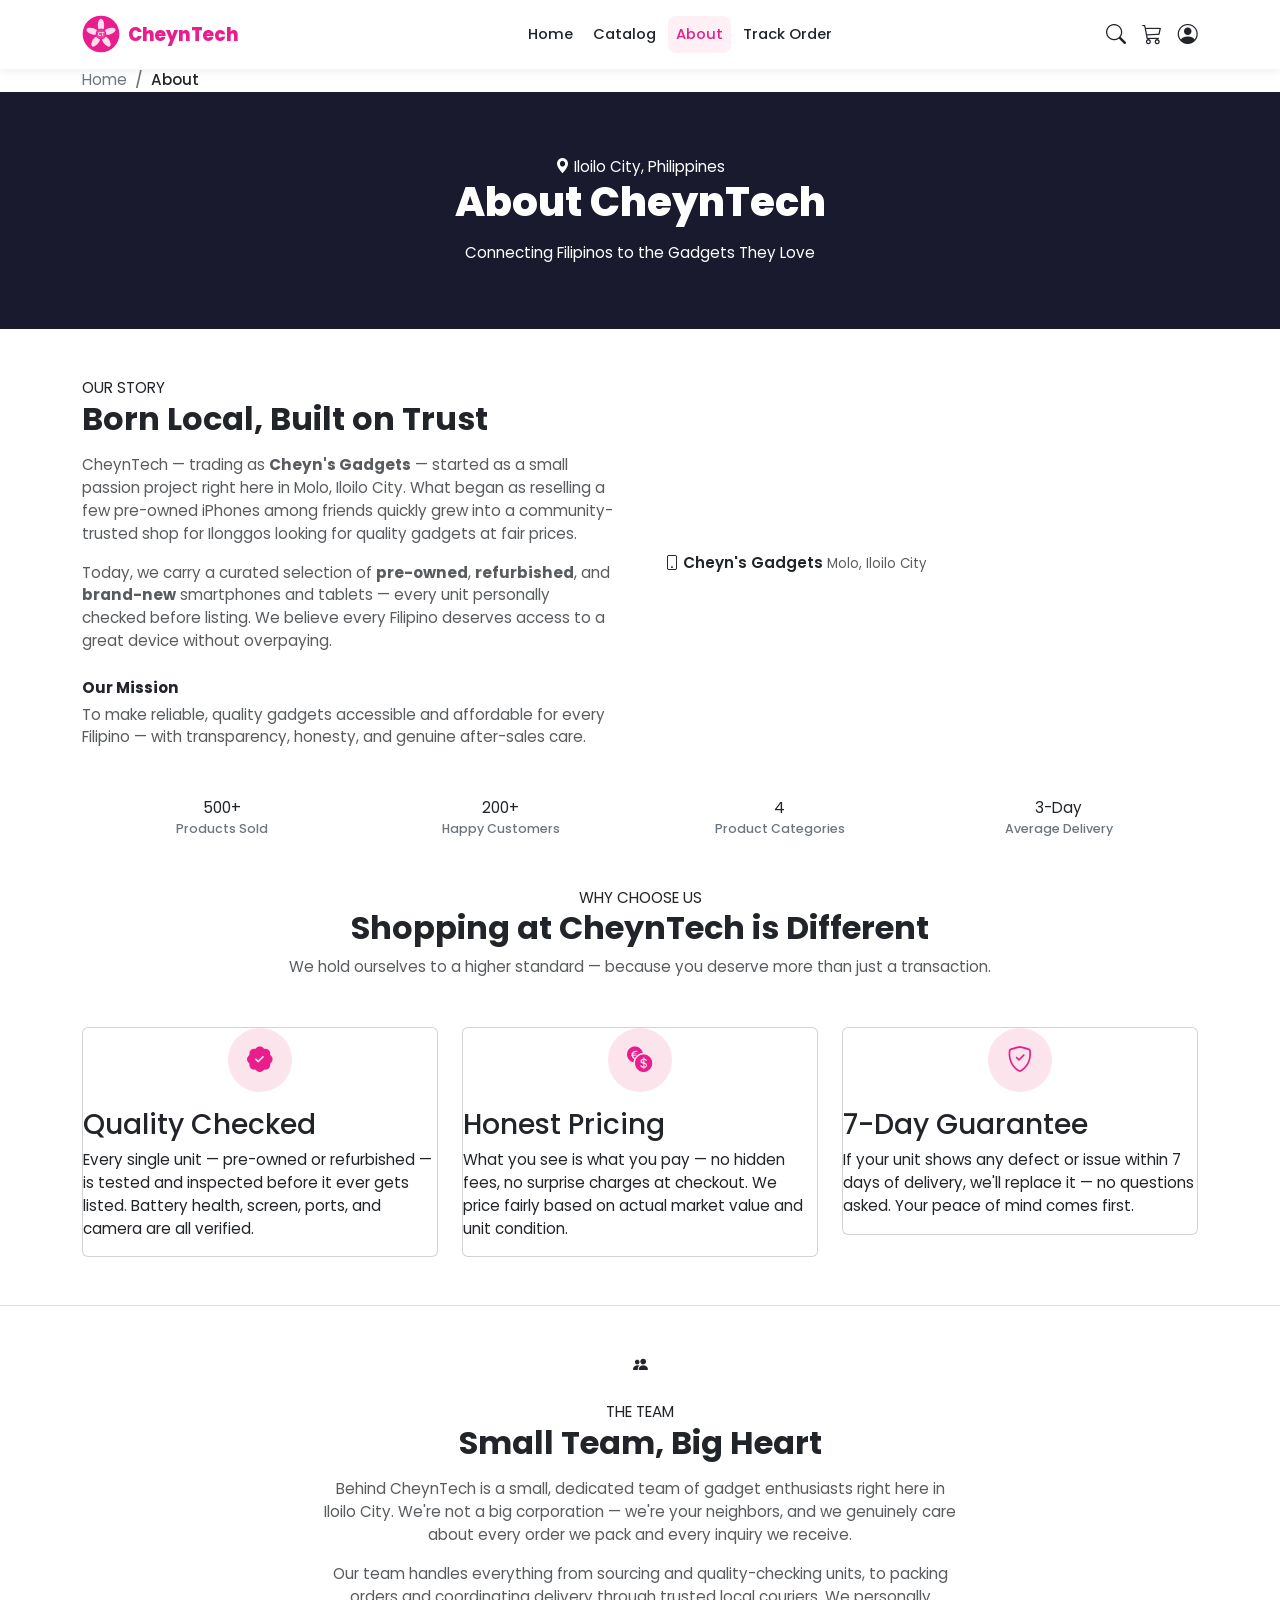
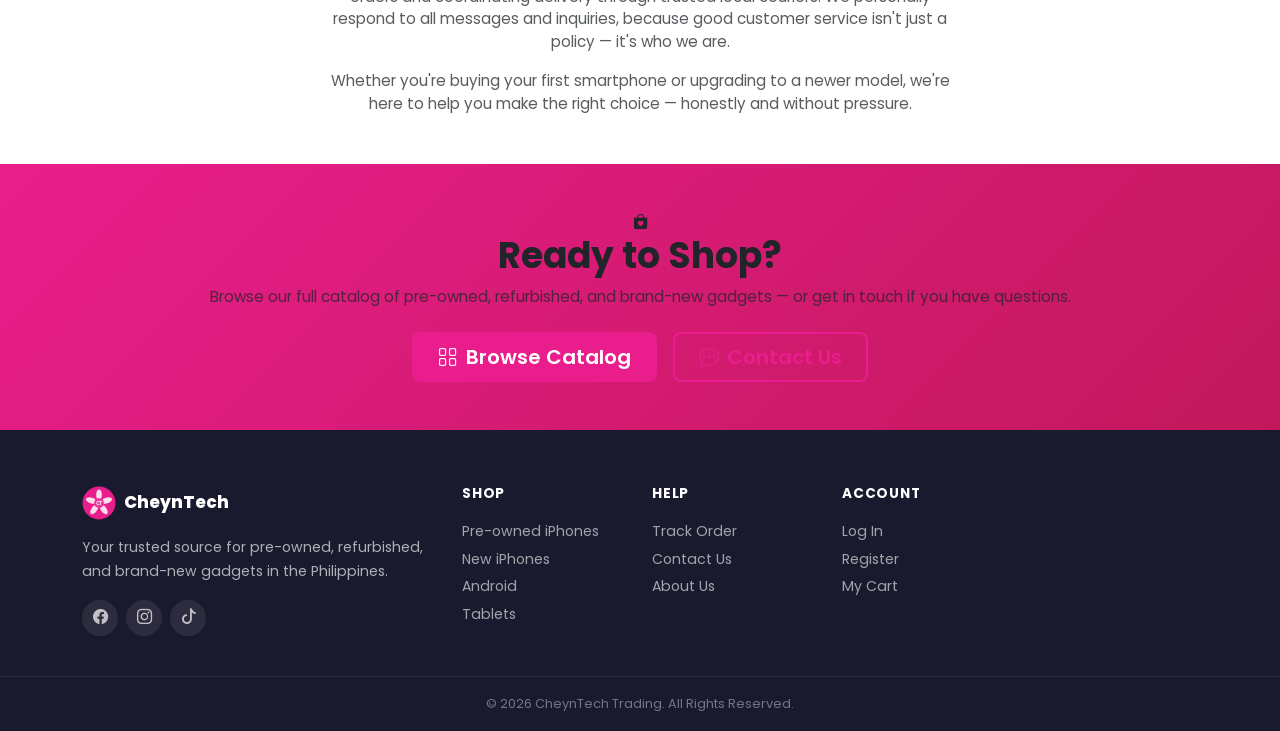
==== commit 74e627d6: "Made general fixes to the website" ====
--- a/about.html
+++ b/about.html
@@ -146,21 +146,21 @@
       <div class="row g-4">
         <div class="col-md-4">
           <div class="why-card card">
-            <div class="why-icon-wrap"><i class="bi bi-patch-check-fill"></i></div>
+            <div class="feature-icon-wrap"><i class="bi bi-patch-check-fill"></i></div>
             <h3>Quality Checked</h3>
             <p>Every single unit — pre-owned or refurbished — is tested and inspected before it ever gets listed. Battery health, screen, ports, and camera are all verified.</p>
           </div>
         </div>
         <div class="col-md-4">
           <div class="why-card card">
-            <div class="why-icon-wrap"><i class="bi bi-currency-exchange"></i></div>
+            <div class="feature-icon-wrap"><i class="bi bi-currency-exchange"></i></div>
             <h3>Honest Pricing</h3>
             <p>What you see is what you pay — no hidden fees, no surprise charges at checkout. We price fairly based on actual market value and unit condition.</p>
           </div>
         </div>
         <div class="col-md-4">
           <div class="why-card card">
-            <div class="why-icon-wrap"><i class="bi bi-shield-check"></i></div>
+            <div class="feature-icon-wrap"><i class="bi bi-shield-check"></i></div>
             <h3>7-Day Guarantee</h3>
             <p>If your unit shows any defect or issue within 7 days of delivery, we'll replace it — no questions asked. Your peace of mind comes first.</p>
           </div>
--- a/assets/css/style.css
+++ b/assets/css/style.css
@@ -234,6 +234,18 @@
 
 .btn-ct-sm { padding: 0.35rem 1rem; font-size: 0.85rem; }
 
+/* Add to Cart — success feedback state (set via JS for 1.5 s) */
+.btn-added,
+.btn-added:disabled {
+  background: #16a34a !important;
+  border-color: #16a34a !important;
+  color: #fff !important;
+  opacity: 1 !important;
+  cursor: default;
+  transform: none !important;
+  box-shadow: none !important;
+}
+
 /* ===================================================
    CONDITION / STATUS BADGES
    =================================================== */
@@ -983,16 +995,16 @@
 .btn-cta-light:hover { background: var(--ct-primary-light); color: var(--ct-primary-dark); }
 
 .btn-cta-outline-light {
-  background: transparent;
+  background: rgba(255,255,255,0.12);
   color: #fff;
   font-weight: 600;
-  border: 2px solid rgba(255,255,255,0.5);
+  border: 2px solid rgba(255,255,255,0.85);
   border-radius: var(--ct-radius-sm);
   padding: 0.6rem 2rem;
   transition: var(--ct-transition);
 }
 
-.btn-cta-outline-light:hover { background: rgba(255,255,255,0.15); border-color: #fff; color: #fff; }
+.btn-cta-outline-light:hover { background: rgba(255,255,255,0.25); border-color: #fff; color: #fff; }
 
 /* ===================================================
    SHARED — Avatar initials circle
@@ -1073,6 +1085,65 @@
 }
 
 .admin-username { font-size: 0.88rem; font-weight: 600; }
+
+/* ===================================================
+   ADMIN — Profile dropdown
+   =================================================== */
+.admin-profile-btn {
+  background: none;
+  border: none;
+  outline: none;
+  box-shadow: none;
+  cursor: pointer;
+  border-radius: var(--ct-radius-sm);
+  padding: 0.25rem 0.4rem !important;
+  transition: background var(--ct-transition);
+}
+.admin-profile-btn:hover,
+.admin-profile-btn:focus {
+  background: rgba(0,0,0,0.05);
+  box-shadow: none;
+}
+
+.admin-chevron {
+  font-size: 0.7rem;
+  color: #6c757d;
+  transition: transform 0.2s;
+}
+.admin-profile-btn[aria-expanded="true"] .admin-chevron {
+  transform: rotate(180deg);
+}
+
+.admin-profile-menu {
+  min-width: 220px;
+  border: 1px solid var(--ct-border);
+  border-radius: var(--ct-radius);
+  box-shadow: 0 8px 24px rgba(0,0,0,0.1);
+  padding: 0.25rem 0;
+}
+
+.admin-profile-header {
+  background: #f8f9fa;
+  border-radius: var(--ct-radius) var(--ct-radius) 0 0;
+}
+
+.admin-profile-name { font-size: 0.9rem; }
+.admin-profile-role { font-size: 0.75rem; }
+
+.admin-profile-menu .dropdown-item {
+  font-size: 0.875rem;
+  padding: 0.5rem 1rem;
+  display: flex;
+  align-items: center;
+}
+.admin-profile-menu .dropdown-item:hover {
+  background: var(--ct-primary-soft);
+  color: var(--ct-primary);
+}
+.admin-profile-menu .dropdown-item.text-danger:hover {
+  background: #fff5f5;
+  color: #dc3545;
+}
 
 /* ===================================================
    ADMIN — Product images in tables / modals
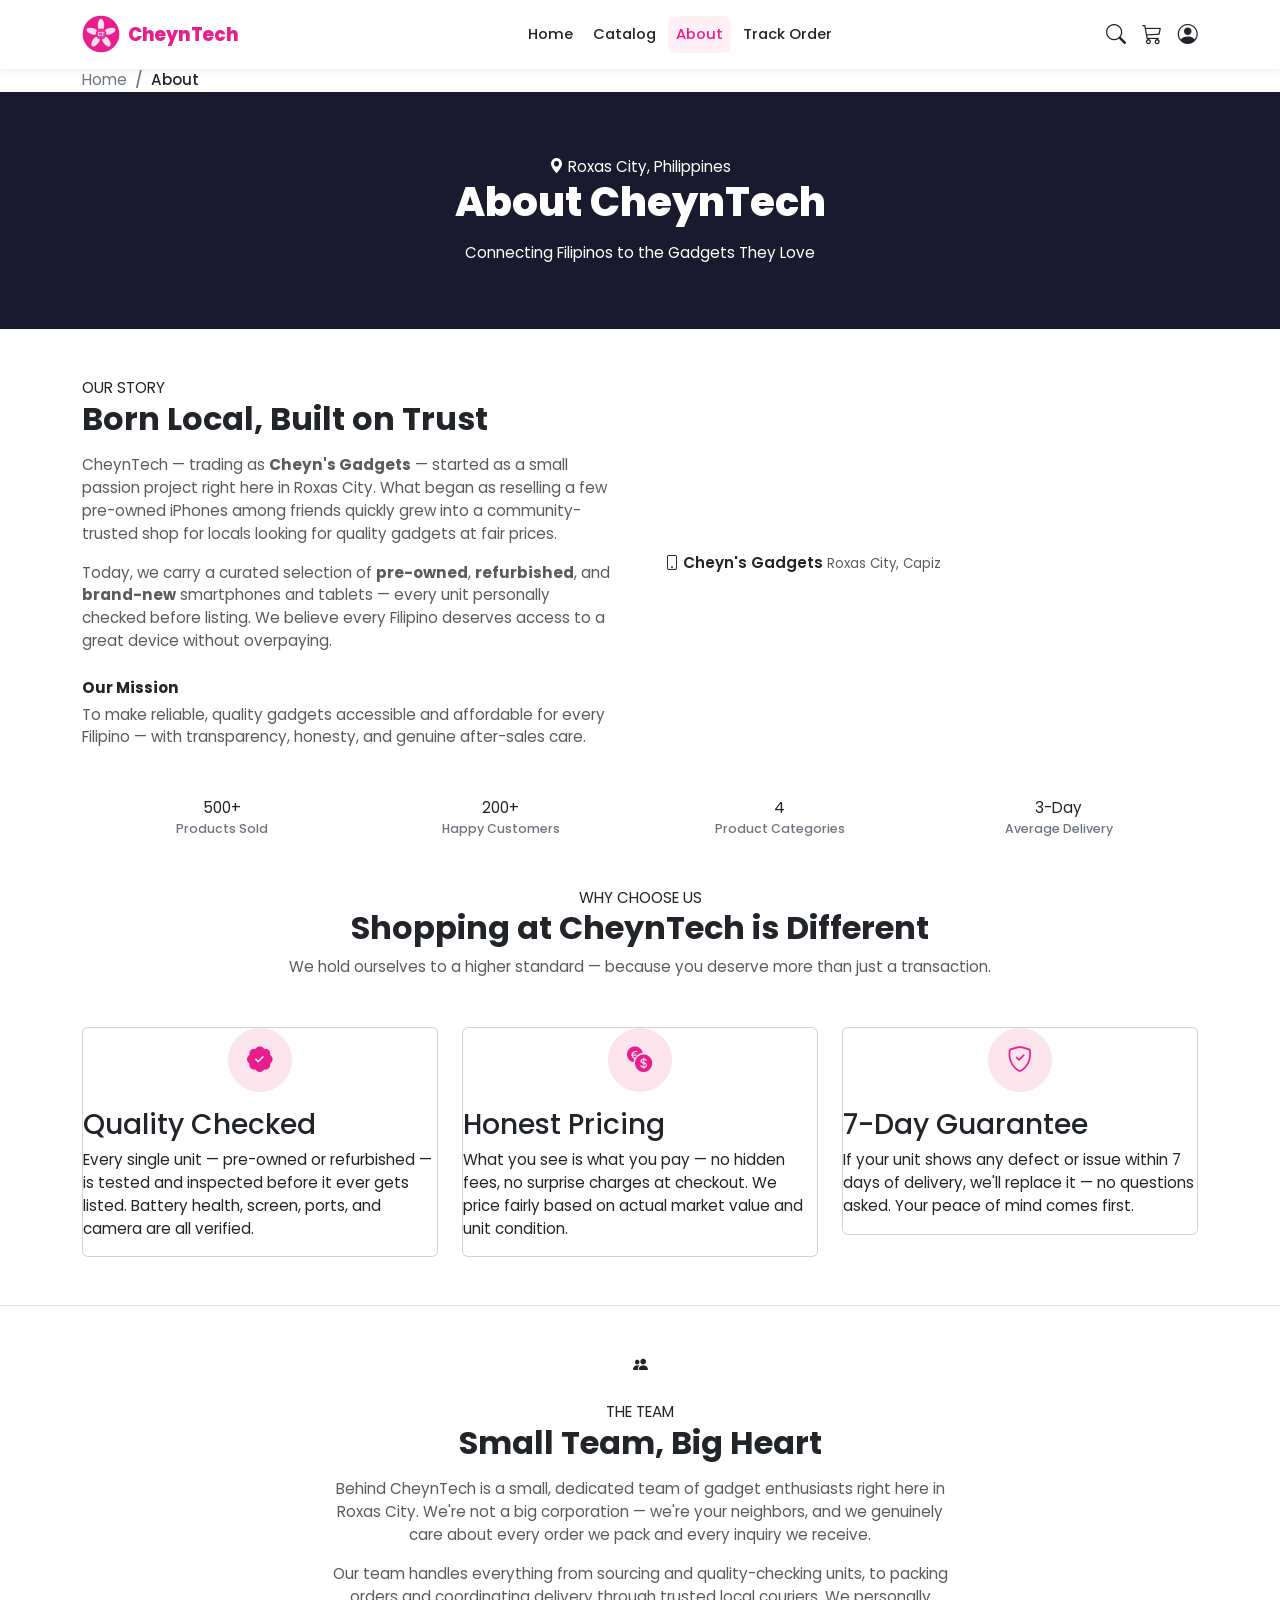
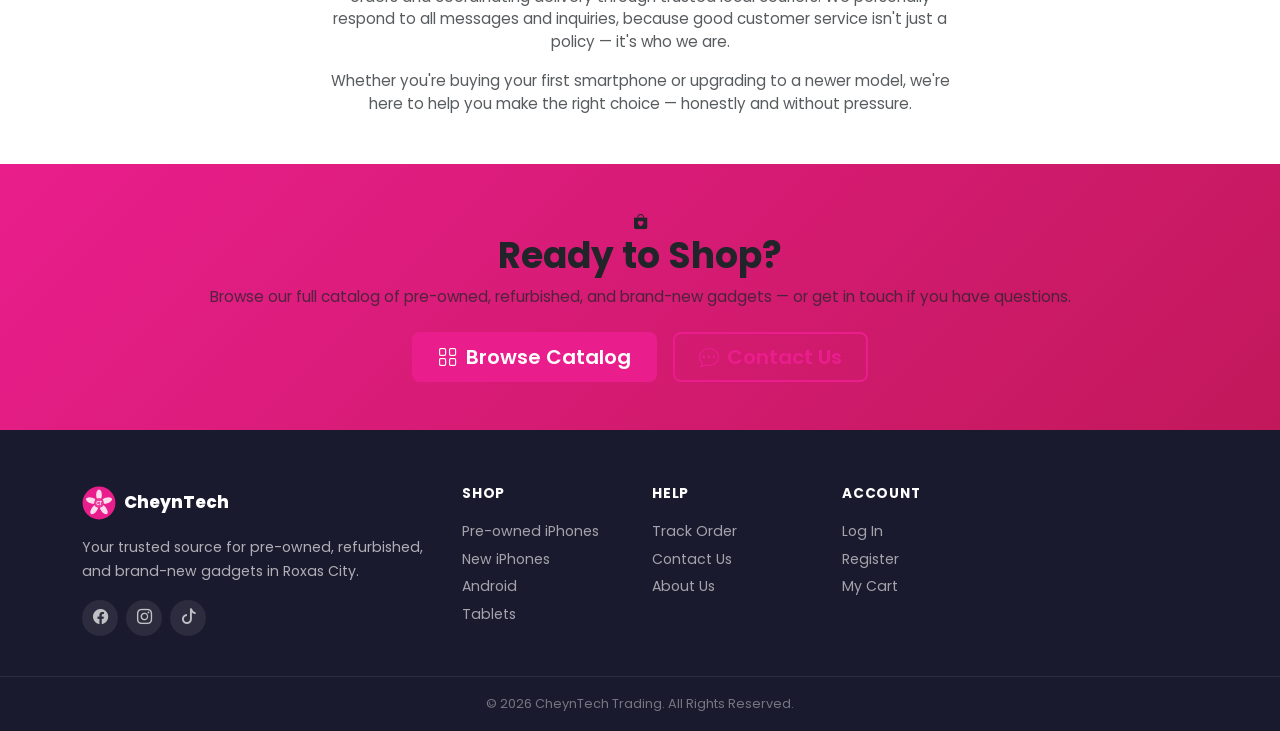
==== commit d1506699: "fix: apply general bug fixes" ====
--- a/about.html
+++ b/about.html
@@ -3,7 +3,7 @@
 <head>
   <meta charset="UTF-8">
   <meta name="viewport" content="width=device-width, initial-scale=1.0">
-  <meta name="description" content="Learn about CheynTech — Iloilo City's trusted source for pre-owned, refurbished, and brand-new gadgets.">
+  <meta name="description" content="Learn about CheynTech — Roxas City's trusted source for pre-owned, refurbished, and brand-new gadgets.">
   <title>About Us | CheynTech</title>
   <link rel="icon" type="image/svg+xml" href="assets/img/logo.svg">
   <link rel="stylesheet" href="https://cdn.jsdelivr.net/npm/bootstrap@5.3.3/dist/css/bootstrap.min.css">
@@ -64,7 +64,7 @@
   <!-- HERO SUB-HEADER -->
   <section class="about-hero text-white text-center" aria-labelledby="aboutHeroHeading">
     <div class="container position-relative" >
-      <span class="hero-badge"><i class="bi bi-geo-alt-fill me-1"></i>Iloilo City, Philippines</span>
+      <span class="hero-badge"><i class="bi bi-geo-alt-fill me-1"></i>Roxas City, Philippines</span>
       <h1 id="aboutHeroHeading" class="text-white mb-3">About CheynTech</h1>
       <p class="hero-sub mb-0">Connecting Filipinos to the Gadgets They Love</p>
     </div>
@@ -80,7 +80,7 @@
             Born Local, Built on Trust
           </h2>
           <p class="text-muted mb-3">
-            CheynTech — trading as <strong>Cheyn's Gadgets</strong> — started as a small passion project right here in Molo, Iloilo City. What began as reselling a few pre-owned iPhones among friends quickly grew into a community-trusted shop for Ilonggos looking for quality gadgets at fair prices.
+            CheynTech — trading as <strong>Cheyn's Gadgets</strong> — started as a small passion project right here in Roxas City. What began as reselling a few pre-owned iPhones among friends quickly grew into a community-trusted shop for locals looking for quality gadgets at fair prices.
           </p>
           <p class="text-muted mb-4">
             Today, we carry a curated selection of <strong>pre-owned</strong>, <strong>refurbished</strong>, and <strong>brand-new</strong> smartphones and tablets — every unit personally checked before listing. We believe every Filipino deserves access to a great device without overpaying.
@@ -96,7 +96,7 @@
           <div class="story-img-wrap" role="img" aria-label="Cheyn's Gadgets store illustration">
             <i class="bi bi-phone"></i>
             <span class="fw-semibold" >Cheyn's Gadgets</span>
-            <span class="text-muted small">Molo, Iloilo City</span>
+            <span class="text-muted small">Roxas City, Capiz</span>
           </div>
         </div>
       </div>
@@ -178,7 +178,7 @@
           <span class="pill-badge">THE TEAM</span>
           <h2 id="teamHeading" class="fw-bold mb-3" >Small Team, Big Heart</h2>
           <p class="text-muted mb-3">
-            Behind CheynTech is a small, dedicated team of gadget enthusiasts right here in Iloilo City. We're not a big corporation — we're your neighbors, and we genuinely care about every order we pack and every inquiry we receive.
+            Behind CheynTech is a small, dedicated team of gadget enthusiasts right here in Roxas City. We're not a big corporation — we're your neighbors, and we genuinely care about every order we pack and every inquiry we receive.
           </p>
           <p class="text-muted mb-3">
             Our team handles everything from sourcing and quality-checking units, to packing orders and coordinating delivery through trusted local couriers. We personally respond to all messages and inquiries, because good customer service isn't just a policy — it's who we are.
@@ -215,7 +215,7 @@
             <img src="assets/img/logo.svg" alt="CheynTech" width="34" height="34">
             <span class="footer-brand-name">CheynTech</span>
           </a>
-          <p class="mb-3">Your trusted source for pre-owned, refurbished, and brand-new gadgets in the Philippines.</p>
+          <p class="mb-3">Your trusted source for pre-owned, refurbished, and brand-new gadgets in Roxas City.</p>
           <div class="social-links d-flex gap-2">
             <a href="#" aria-label="Facebook"><i class="bi bi-facebook"></i></a>
             <a href="#" aria-label="Instagram"><i class="bi bi-instagram"></i></a>
--- a/assets/css/style.css
+++ b/assets/css/style.css
@@ -726,8 +726,8 @@
   opacity: 1;
 }
 
-.toast-ct.toast-success { background: #065f46; }
-.toast-ct.toast-error   { background: #7f1d1d; }
+.toast-ct.toast-success { background: var(--ct-primary-dark); }
+.toast-ct.toast-error   { background: #9b1c1c; }
 .toast-ct.toast-info    { background: var(--ct-primary); }
 
 /* ===================================================
@@ -1260,8 +1260,7 @@
 .page-item.active .page-link   { background: var(--ct-primary); border-color: var(--ct-primary); }
 .page-item.disabled .page-link { color: var(--ct-muted); }
 
-.filter-mobile-btn { display: none; }
-@media (max-width: 991.98px) { .filter-col { display: none; } .filter-mobile-btn { display: flex; } }
+@media (max-width: 991.98px) { .filter-col { display: none !important; } }
 
 .offcanvas-filter .offcanvas-header { border-bottom: 1px solid var(--ct-border); }
 .offcanvas-filter .offcanvas-title  { font-weight: 800; font-size: 1rem; }
@@ -1406,6 +1405,89 @@
 .password-toggle  { position: absolute; right: 0.75rem; top: 50%; transform: translateY(-50%); background: none; border: none; color: var(--ct-muted); cursor: pointer; padding: 0; font-size: 1rem; line-height: 1; }
 .password-toggle:hover { color: var(--ct-primary); }
 
+/* Login page specific — auth-header, auth-wrapper, auth-card layout */
+.auth-header {
+  background: #fff;
+  border-bottom: 1px solid var(--ct-border);
+  padding: 1rem 0;
+  text-align: center;
+}
+
+.auth-header a {
+  display: inline-flex;
+  align-items: center;
+  gap: 0.5rem;
+  text-decoration: none;
+}
+
+.auth-header .brand-name {
+  font-weight: 800;
+  font-size: 1.1rem;
+  color: var(--ct-primary);
+}
+
+.auth-wrapper {
+  min-height: calc(100vh - 65px);
+  display: flex;
+  flex-direction: column;
+  align-items: center;
+  justify-content: center;
+  background: var(--ct-primary-soft);
+  padding: 2.5rem 1rem;
+}
+
+.auth-card {
+  background: #fff;
+  border-radius: var(--ct-radius-lg);
+  box-shadow: 0 8px 40px rgba(0,0,0,0.1);
+  width: 100%;
+  max-width: 480px;
+  overflow: hidden;
+}
+
+.auth-card .auth-tabs { border-bottom: none; }
+
+.auth-card .nav-tabs {
+  border-bottom: 2px solid var(--ct-border);
+  display: flex;
+}
+
+.auth-card .nav-tabs .nav-link {
+  flex: 1;
+  text-align: center;
+  border: none;
+  border-radius: 0;
+  font-weight: 600;
+  color: var(--ct-muted);
+  padding: 0.85rem 1rem;
+  transition: var(--ct-transition);
+  border-bottom: 2px solid transparent;
+  margin-bottom: -2px;
+}
+
+.auth-card .nav-tabs .nav-link.active {
+  color: var(--ct-primary);
+  border-bottom-color: var(--ct-primary);
+  background: transparent;
+}
+
+.auth-card .nav-tabs .nav-link:hover:not(.active) {
+  color: var(--ct-primary);
+  background: var(--ct-primary-soft);
+}
+
+.auth-card-body { padding: 1.75rem 2rem; }
+
+.forgot-link { color: var(--ct-primary); font-size: 0.82rem; text-decoration: none; }
+.forgot-link:hover { text-decoration: underline; }
+
+.terms-label a { color: var(--ct-primary); font-weight: 600; }
+
+.auth-footer-text { font-size: 0.75rem; color: var(--ct-muted); margin-top: 1.5rem; }
+
+.pass-toggle { border-left: none !important; background: #fff; }
+.pass-toggle:hover { background: var(--ct-primary-soft) !important; color: var(--ct-primary) !important; border-color: var(--ct-border) !important; }
+
 /* ===================================================
    ABOUT PAGE
    =================================================== */
